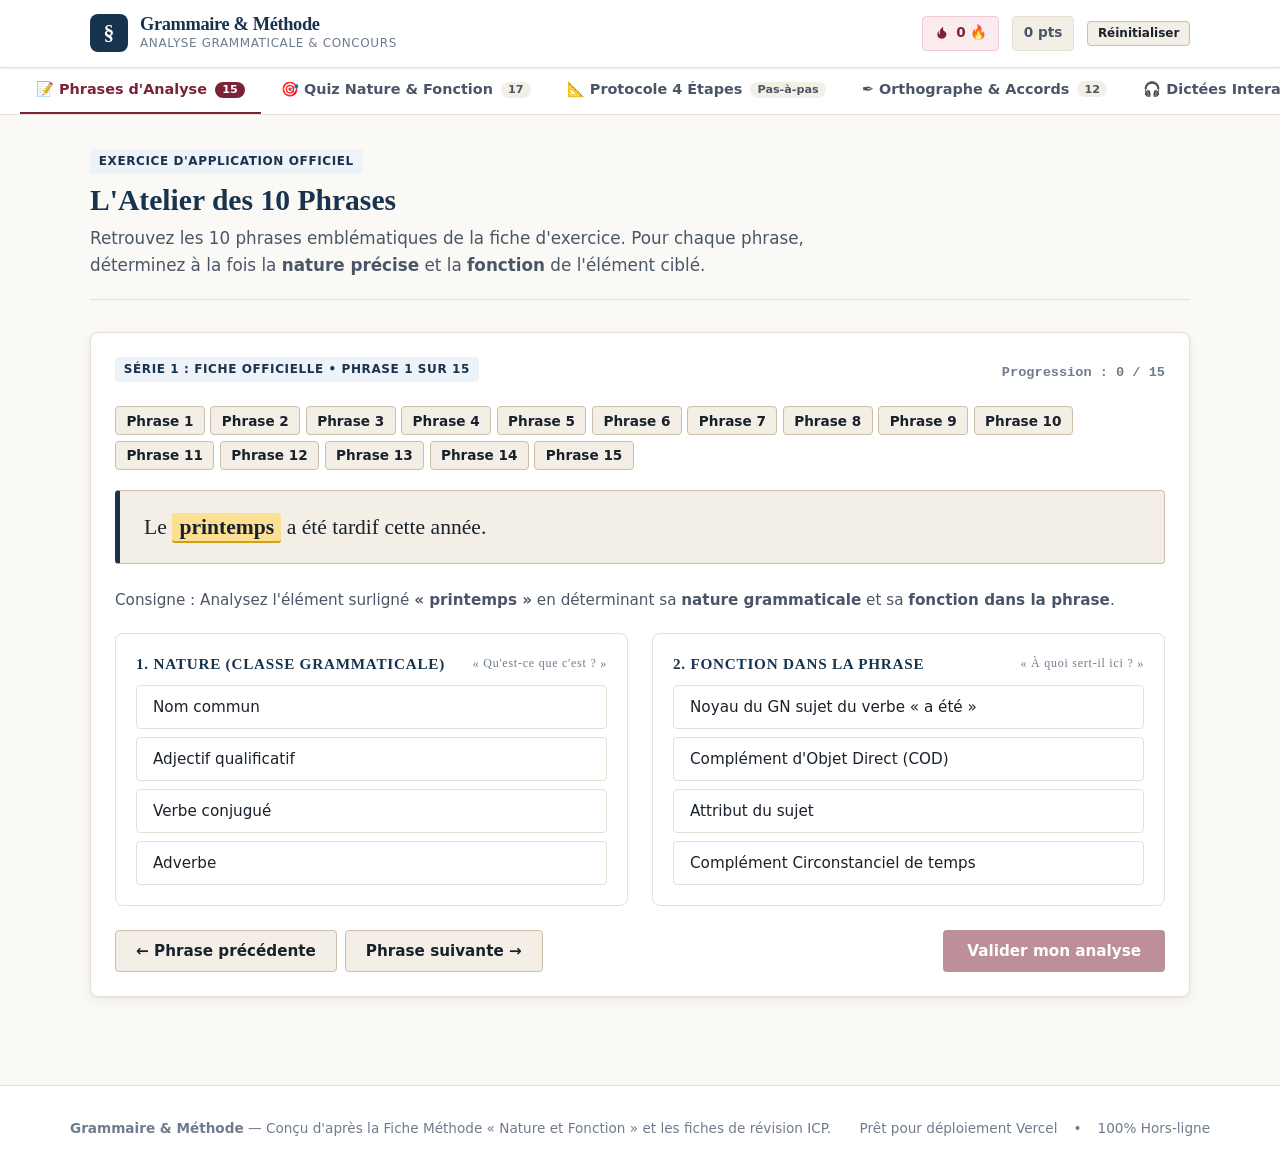
==== index.html @ 500f4ac5 "feat: plateforme interactive d'exercices, dictées vocales et grammaire" ====
<!DOCTYPE html>
<html lang="fr">
<head>
  <meta charset="UTF-8">
  <meta name="viewport" content="width=device-width, initial-scale=1.0">
  <title>Grammaire & Méthode — Plateforme d'Exercices & Quiz</title>
  <meta name="description" content="Plateforme interactive d'exercices d'analyse grammaticale (nature vs fonction), découpage de phrases, accords orthographiques et culture générale.">
  <link rel="icon" href="data:image/svg+xml,<svg xmlns=%22http://www.w3.org/2000/svg%22 viewBox=%220 0 100 100%22><text y=%22.9em%22 font-size=%2290%22>§</text></svg>">
  <link rel="stylesheet" href="css/styles.css">
</head>
<body>

  <!-- EN-TÊTE PRINCIPAL -->
  <header class="site-header">
    <div class="header-container">
      <a href="#phrases" class="brand">
        <div class="brand-icon">§</div>
        <div class="brand-text">
          <h1>Grammaire & Méthode</h1>
          <p>Analyse Grammaticale & Concours</p>
        </div>
      </a>

      <!-- Statistiques et série -->
      <div class="header-stats">
        <div class="stat-chip streak" title="Série de bonnes réponses consécutives">
          <svg viewBox="0 0 24 24"><path d="M17.66 11.2C17.43 10.9 17.15 10.64 16.89 10.38C16.22 9.78 15.46 9.35 14.82 8.72C13.33 7.26 13 4.85 13.95 3C13 3.23 12.17 3.75 11.46 4.32C8.87 6.4 7.85 10.07 9.07 13.22C9.11 13.32 9.15 13.42 9.15 13.55C9.15 13.77 9 13.97 8.8 14.05C8.57 14.15 8.33 14.09 8.14 13.93C8.08 13.88 8.04 13.83 8 13.76C6.87 12.33 6.69 10.28 7.45 8.64C5.78 10 4.87 12.3 5.03 14.47C5.21 16.78 6.64 18.89 8.77 19.85C11.08 20.9 13.91 20.62 15.93 19.14C18.14 17.5 19.09 14.61 18.31 11.96C18.15 11.66 17.93 11.41 17.66 11.2Z"/></svg>
          <span id="stat-streak">0 🔥</span>
        </div>
        <div class="stat-chip" title="Score total accumulé">
          <span id="stat-score-total">0 pts</span>
        </div>
        <button id="reset-all-stats" class="btn-secondary" style="padding:0.3rem 0.6rem; font-size:0.75rem;" title="Remettre les compteurs à zéro">
          Réinitialiser
        </button>
      </div>
    </div>
  </header>

  <!-- BARRE DE NAVIGATION PAR ONGLETS -->
  <nav class="nav-tabs-wrapper" aria-label="Navigation des modules">
    <ul class="nav-tabs">
      <li>
        <button class="nav-tab-btn active" data-tab="phrases" aria-selected="true">
          <span>📝 Phrases d'Analyse</span>
          <span class="nav-badge">15</span>
        </button>
      </li>
      <li>
        <button class="nav-tab-btn" data-tab="quiz" aria-selected="false">
          <span>🎯 Quiz Nature & Fonction</span>
          <span class="nav-badge">17</span>
        </button>
      </li>
      <li>
        <button class="nav-tab-btn" data-tab="methode" aria-selected="false">
          <span>📐 Protocole 4 Étapes</span>
          <span class="nav-badge">Pas-à-pas</span>
        </button>
      </li>
      <li>
        <button class="nav-tab-btn" data-tab="orthographe" aria-selected="false">
          <span>✒️ Orthographe & Accords</span>
          <span class="nav-badge">12</span>
        </button>
      </li>
      <li>
        <button class="nav-tab-btn" data-tab="dictees" aria-selected="false">
          <span>🎧 Dictées Interactives</span>
          <span class="nav-badge">Audio</span>
        </button>
      </li>
      <li>
        <button class="nav-tab-btn" data-tab="grille" aria-selected="false">
          <span>📋 Grille d'Examen</span>
          <span class="nav-badge">Outil</span>
        </button>
      </li>
      <li>
        <button class="nav-tab-btn" data-tab="memento" aria-selected="false">
          <span>📖 Mémento & Règles</span>
          <span class="nav-badge">Cours</span>
        </button>
      </li>
      <li>
        <button class="nav-tab-btn" data-tab="arts" aria-selected="false">
          <span>🏛️ Culture & Arts (ICP)</span>
          <span class="nav-badge">Bonus</span>
        </button>
      </li>
    </ul>
  </nav>

  <!-- CONTENU PRINCIPAL -->
  <main class="main-content">

    <!-- ONGLET 1 : L'EXERCICE DES 10 PHRASES -->
    <section id="tab-phrases" class="tab-pane active" aria-labelledby="10-phrases">
      <div class="section-intro">
        <span class="badge-tag">Exercice d'application officiel</span>
        <h2>L'Atelier des 10 Phrases</h2>
        <p>
          Retrouvez les 10 phrases emblématiques de la fiche d'exercice. Pour chaque phrase, déterminez à la fois la <strong>nature précise</strong> et la <strong>fonction</strong> de l'élément ciblé.
        </p>
      </div>

      <div class="exercise-card" id="dix-phrases-container">
        <!-- Rendu dynamique via renderDixPhrases() -->
      </div>
    </section>

    <!-- ONGLET 2 : QUIZ NATURE & FONCTION -->
    <section id="tab-quiz" class="tab-pane" aria-labelledby="quiz-interactif">
      <div class="section-intro">
        <span class="badge-tag">Entraînement réflexe</span>
        <h2>Quiz Interactif : Nature vs Fonction</h2>
        <p>
          Testez vos réflexes sur les pièges classiques de l'analyse grammaticale : ne plus jamais confondre la carte d'identité du mot et son métier dans la phrase.
        </p>
      </div>

      <div class="exercise-card" id="quiz-container">
        <!-- Rendu dynamique via renderQuiz() -->
      </div>
    </section>

    <!-- ONGLET 3 : LE PROTOCOLE EN 4 ÉTAPES -->
    <section id="tab-methode" class="tab-pane" aria-labelledby="protocole-methode">
      <div class="section-intro">
        <span class="badge-tag">Méthode pas-à-pas</span>
        <h2>Le Protocole de Découpage en 4 Étapes</h2>
        <p>
          Suivez la méthode rigoureuse pour analyser n'importe quelle phrase d'examen sans paniquer : des verbes conjugués jusqu'à la grille complète mot par mot.
        </p>
      </div>

      <div id="methode-container">
        <!-- Rendu dynamique via renderMethode() -->
      </div>
    </section>

    <!-- ONGLET 4 : ORTHOGRAPHE & ACCORDS -->
    <section id="tab-orthographe" class="tab-pane" aria-labelledby="orthographe-accords">
      <div class="section-intro">
        <span class="badge-tag">Maîtrise de la langue</span>
        <h2>Défis Orthographe & Règles d'Accord</h2>
        <p>
          L'analyse grammaticale est la clé d'une orthographe irréprochable : accord du participe passé avec COD antéposé, pièges d'accord sujet-verbe et homophones grammaticaux.
        </p>
      </div>

      <div class="exercise-card" id="ortho-container">
        <!-- Rendu dynamique via renderOrtho() -->
      </div>
    </section>

    <!-- ONGLET DICTÉES INTERACTIVES -->
    <section id="tab-dictees" class="tab-pane" aria-labelledby="dictees-interactives">
      <div class="section-intro">
        <span class="badge-tag">Entraînement auditif & orthographe de concours</span>
        <h2>Dictées Vocales Interactives</h2>
        <p>
          Écoutez le texte lu à voix haute (vitesse normale ou allure dictée phrase par phrase), écrivez ce que vous entendez, puis lancez la correction automatique instantanée avec analyse des accords et explications grammaticales.
        </p>
      </div>

      <div class="exercise-card" id="dictees-container">
        <!-- Rendu dynamique via renderDictees() -->
      </div>
    </section>

    <!-- ONGLET 5 : GRILLE D'EXAMEN NUMÉRIQUE -->
    <section id="tab-grille" class="tab-pane" aria-labelledby="grille-examen">
      <div class="section-intro">
        <span class="badge-tag">Simulateur d'épreuve</span>
        <h2>La Grille d'Examen Officielle</h2>
        <p>
          Entraînez-vous à dresser le tableau d'analyse à 4 colonnes recommandé pour les épreuves de français et concours. Vous pouvez charger un exemple ou construire votre propre analyse puis l'imprimer.
        </p>
      </div>

      <div class="grid-builder-tools">
        <div style="display:flex; justify-content:space-between; align-items:center; flex-wrap:wrap; gap:0.75rem;">
          <div style="display:flex; gap:0.5rem; flex-wrap:wrap;">
            <button class="btn-primary" id="add-grid-row-btn">➕ Ajouter une ligne</button>
            <button class="btn-secondary" id="load-preset-btn">📥 Charger l'exemple guidé</button>
            <button class="btn-secondary" id="clear-grid-btn">🗑️ Effacer la grille</button>
          </div>
          <button class="btn-secondary" onclick="window.print()">🖨️ Imprimer la grille</button>
        </div>
      </div>

      <div class="exam-table-container">
        <table class="exam-table">
          <thead>
            <tr>
              <th class="col-group">1. Groupe de mots</th>
              <th class="col-func">2. Fonction du groupe</th>
              <th class="col-nature">3. Nature de chaque mot</th>
              <th class="col-detail">4. Fonction interne du mot</th>
              <th style="width:50px; text-align:center;">Action</th>
            </tr>
          </thead>
          <tbody id="custom-grid-body">
            <!-- Rempli dynamiquement -->
          </tbody>
        </table>
      </div>
    </section>

    <!-- ONGLET 6 : MÉMENTO & RÈGLES -->
    <section id="tab-memento" class="tab-pane" aria-labelledby="memento-cours">
      <div class="section-intro">
        <span class="badge-tag">Fiche de cours condensée</span>
        <h2>Mémento & Règles Grammaticales</h2>
        <p>
          Toutes les notions fondamentales de la fiche méthode à portée de clic : classes variables et invariables, fonctions verbales et nominales, astuces mnémotechniques.
        </p>
      </div>

      <div class="search-bar-wrap">
        <svg class="search-icon" width="18" height="18" viewBox="0 0 24 24" fill="none" stroke="currentColor" stroke-width="2">
          <circle cx="11" cy="11" r="8"></circle>
          <line x1="21" y1="21" x2="16.65" y2="16.65"></line>
        </svg>
        <input type="text" id="memento-search" class="search-input" placeholder="Rechercher une notion (ex: pronom, COD, attribut, préposition, adverbe...)">
      </div>

      <div id="memento-content">
        <!-- Rendu dynamique via renderMementoCards() -->
      </div>
    </section>

    <!-- ONGLET 7 : BONUS CONNAISSANCE DES ARTS -->
    <section id="tab-arts" class="tab-pane" aria-labelledby="arts-culture">
      <div class="section-intro">
        <span class="badge-tag">Culture Générale & Concours ICP</span>
        <h2>Quiz Connaissance des Arts (Cours 1 à 5)</h2>
        <p>
          Révisez les dates, acteurs, lois patrimoniales et notions clés tirés directement des fiches de cours de prépa journalisme (patrimoine, histoire des musées, pop culture, écologie et contestations).
        </p>
      </div>

      <div class="exercise-card" id="arts-container">
        <!-- Rendu dynamique via renderArts() -->
      </div>
    </section>

  </main>

  <!-- PIED DE PAGE -->
  <footer class="site-footer">
    <div class="footer-container">
      <div>
        <strong>Grammaire & Méthode</strong> — Conçu d'après la Fiche Méthode « Nature et Fonction » et les fiches de révision ICP.
      </div>
      <div class="footer-links">
        <span>Prêt pour déploiement Vercel</span>
        <span>•</span>
        <span>100% Hors-ligne</span>
      </div>
    </div>
  </footer>

  <!-- SCRIPTS -->
  <script src="js/data.js"></script>
  <script src="js/app.js"></script>
</body>
</html>
---- css/styles.css ----
/* ==========================================================================
   Grammaire & Méthode — Feuille de style principale
   Direction artistique : Académique, épurée, haute lisibilité (Anti-AI-slop)
   ========================================================================== */

:root {
  /* Palette de couleurs */
  --bg-page: #fbf9f5;
  --bg-surface: #ffffff;
  --bg-surface-soft: #f4efe6;
  --bg-surface-elevated: #ffffff;
  
  --ink-primary: #19212b;
  --ink-secondary: #4a5668;
  --ink-muted: #6f7c8e;
  --ink-inverted: #fbf9f5;
  
  --border-light: #e6dfd3;
  --border-strong: #cdbeaa;
  
  --accent-navy: #18334e;
  --accent-navy-soft: #edf3f8;
  --accent-burgundy: #7c2237;
  --accent-burgundy-soft: #faebef;
  
  --state-success: #176d3f;
  --state-success-bg: #eaf6ee;
  --state-error: #a82329;
  --state-error-bg: #fdebed;
  --state-warn: #a05a0d;
  --state-warn-bg: #fef5e7;
  --state-info: #1b4d75;
  --state-info-bg: #eef5fc;

  /* Typographie */
  --font-serif: "Iowan Old Style", "Palatino Linotype", "URW Palladio L", Constantia, "Book Antiqua", Georgia, serif;
  --font-sans: system-ui, -apple-system, BlinkMacSystemFont, "Segoe UI", Roboto, Helvetica, Arial, sans-serif;
  --font-mono: ui-monospace, "SF Mono", Menlo, Monaco, Consolas, "Liberation Mono", monospace;

  /* Espacements & Rayons */
  --radius-sm: 4px;
  --radius-md: 8px;
  --radius-lg: 12px;
  --shadow-subtle: 0 1px 3px rgba(25, 33, 43, 0.05), 0 1px 2px rgba(25, 33, 43, 0.03);
  --shadow-card: 0 4px 12px rgba(25, 33, 43, 0.06), 0 1px 3px rgba(25, 33, 43, 0.04);
  --max-width: 1140px;
}

/* Reset minimal & bases */
*, *::before, *::after {
  box-sizing: border-box;
  margin: 0;
  padding: 0;
}

html {
  font-size: 16px;
  scroll-behavior: smooth;
  background-color: var(--bg-page);
  color: var(--ink-primary);
}

body {
  font-family: var(--font-sans);
  line-height: 1.6;
  min-height: 100vh;
  display: flex;
  flex-direction: column;
  -webkit-font-smoothing: antialiased;
}

/* Typographie globale */
h1, h2, h3, h4 {
  font-family: var(--font-serif);
  font-weight: 700;
  color: var(--ink-primary);
  line-height: 1.25;
}

h1 { font-size: clamp(1.75rem, 4vw, 2.4rem); letter-spacing: -0.02em; }
h2 { font-size: clamp(1.4rem, 3vw, 1.85rem); margin-bottom: 0.75rem; }
h3 { font-size: 1.2rem; margin-bottom: 0.5rem; }

p {
  color: var(--ink-secondary);
}

a {
  color: var(--accent-navy);
  text-decoration-thickness: 1px;
  text-underline-offset: 3px;
}

a:hover {
  color: var(--accent-burgundy);
}

button {
  font-family: inherit;
  font-size: 0.95rem;
  cursor: pointer;
  border: none;
  background: none;
  transition: all 0.15s ease-in-out;
}

button:focus-visible, a:focus-visible, input:focus-visible, select:focus-visible {
  outline: 2px solid var(--accent-navy);
  outline-offset: 2px;
}

/* Header & Bannière */
.site-header {
  background-color: var(--bg-surface);
  border-bottom: 1px solid var(--border-light);
  position: sticky;
  top: 0;
  z-index: 100;
  box-shadow: var(--shadow-subtle);
}

.header-container {
  max-width: var(--max-width);
  margin: 0 auto;
  padding: 0.85rem 1.25rem;
  display: flex;
  align-items: center;
  justify-content: space-between;
  gap: 1rem;
}

.brand {
  display: flex;
  align-items: center;
  gap: 0.75rem;
  text-decoration: none;
  color: var(--ink-primary);
}

.brand-icon {
  width: 38px;
  height: 38px;
  background-color: var(--accent-navy);
  color: var(--bg-surface);
  border-radius: var(--radius-md);
  display: flex;
  align-items: center;
  justify-content: center;
  font-family: var(--font-serif);
  font-weight: bold;
  font-size: 1.35rem;
  flex-shrink: 0;
}

.brand-text h1 {
  font-size: 1.15rem;
  margin: 0;
  line-height: 1.1;
  color: var(--accent-navy);
}

.brand-text p {
  font-size: 0.75rem;
  color: var(--ink-muted);
  font-weight: 500;
  text-transform: uppercase;
  letter-spacing: 0.05em;
  margin: 0;
}

.header-stats {
  display: flex;
  align-items: center;
  gap: 0.85rem;
  font-size: 0.85rem;
}

.stat-chip {
  display: inline-flex;
  align-items: center;
  gap: 0.4rem;
  background-color: var(--bg-surface-soft);
  border: 1px solid var(--border-light);
  padding: 0.35rem 0.65rem;
  border-radius: var(--radius-sm);
  color: var(--ink-secondary);
  font-variant-numeric: tabular-nums;
  font-weight: 600;
}

.stat-chip.streak {
  background-color: var(--accent-burgundy-soft);
  color: var(--accent-burgundy);
  border-color: #f0c9d3;
}

.stat-chip svg {
  width: 16px;
  height: 16px;
  fill: currentColor;
}

/* Barre de navigation par onglets */
.nav-tabs-wrapper {
  background-color: var(--bg-surface);
  border-bottom: 1px solid var(--border-light);
  overflow-x: auto;
  scrollbar-width: thin;
}

.nav-tabs {
  max-width: var(--max-width);
  margin: 0 auto;
  padding: 0 1.25rem;
  display: flex;
  gap: 0.25rem;
  list-style: none;
  min-width: max-content;
}

.nav-tab-btn {
  padding: 0.85rem 1rem;
  font-weight: 600;
  font-size: 0.9rem;
  color: var(--ink-secondary);
  border-bottom: 2px solid transparent;
  display: flex;
  align-items: center;
  gap: 0.5rem;
  white-space: nowrap;
}

.nav-tab-btn:hover {
  color: var(--accent-navy);
  background-color: var(--bg-surface-soft);
}

.nav-tab-btn.active {
  color: var(--accent-burgundy);
  border-bottom-color: var(--accent-burgundy);
  background-color: transparent;
}

.nav-badge {
  font-size: 0.7rem;
  padding: 0.1rem 0.45rem;
  border-radius: 999px;
  background-color: var(--bg-surface-soft);
  color: var(--ink-secondary);
  font-variant-numeric: tabular-nums;
}

.nav-tab-btn.active .nav-badge {
  background-color: var(--accent-burgundy);
  color: #fff;
}

/* Zone principale de contenu */
.main-content {
  flex: 1;
  max-width: var(--max-width);
  width: 100%;
  margin: 0 auto;
  padding: 2rem 1.25rem 4rem;
}

.tab-pane {
  display: none;
  animation: fadeIn 0.2s ease-in-out;
}

.tab-pane.active {
  display: block;
}

@keyframes fadeIn {
  from { opacity: 0; transform: translateY(4px); }
  to { opacity: 1; transform: translateY(0); }
}

/* En-tête de section */
.section-intro {
  margin-bottom: 2rem;
  border-bottom: 1px solid var(--border-light);
  padding-bottom: 1.25rem;
}

.section-intro h2 {
  color: var(--accent-navy);
  margin-bottom: 0.35rem;
}

.section-intro p {
  font-size: 1.05rem;
  max-width: 800px;
}

.badge-tag {
  display: inline-block;
  font-size: 0.75rem;
  font-weight: 700;
  text-transform: uppercase;
  letter-spacing: 0.05em;
  padding: 0.2rem 0.55rem;
  border-radius: var(--radius-sm);
  background-color: var(--accent-navy-soft);
  color: var(--accent-navy);
  margin-bottom: 0.5rem;
}

/* Cartes et conteneurs d'exercices */
.exercise-card {
  background-color: var(--bg-surface);
  border: 1px solid var(--border-light);
  border-radius: var(--radius-md);
  padding: 1.5rem;
  box-shadow: var(--shadow-card);
  margin-bottom: 1.5rem;
}

.card-header-row {
  display: flex;
  justify-content: space-between;
  align-items: center;
  margin-bottom: 1rem;
  flex-wrap: wrap;
  gap: 0.5rem;
}

.progress-indicator {
  font-size: 0.85rem;
  font-family: var(--font-mono);
  color: var(--ink-muted);
  font-variant-numeric: tabular-nums;
  font-weight: 600;
}

/* Phrase cible mise en valeur */
.sentence-box {
  background-color: var(--bg-surface-soft);
  border: 1px solid var(--border-strong);
  border-left: 5px solid var(--accent-navy);
  border-radius: var(--radius-sm);
  padding: 1.25rem 1.5rem;
  margin-bottom: 1.5rem;
  font-size: 1.35rem;
  font-family: var(--font-serif);
  line-height: 1.5;
  color: var(--ink-primary);
}

.target-token {
  background-color: #fbe094;
  color: #19212b;
  padding: 0.15rem 0.45rem;
  border-radius: 3px;
  font-weight: 700;
  border-bottom: 2px solid #d49e15;
}

/* Grilles de sélection (Choix Nature & Fonction) */
.decision-dual-grid {
  display: grid;
  grid-template-columns: 1fr;
  gap: 1.5rem;
  margin-bottom: 1.5rem;
}

@media (min-width: 768px) {
  .decision-dual-grid {
    grid-template-columns: 1fr 1fr;
  }
}

.choice-column {
  background-color: var(--bg-surface);
  border: 1px solid var(--border-light);
  border-radius: var(--radius-md);
  padding: 1.25rem;
}

.choice-column h4 {
  font-size: 0.95rem;
  text-transform: uppercase;
  letter-spacing: 0.05em;
  color: var(--accent-navy);
  margin-bottom: 0.75rem;
  display: flex;
  align-items: center;
  justify-content: space-between;
}

.choice-column h4 span.hint {
  font-size: 0.75rem;
  font-weight: normal;
  color: var(--ink-muted);
  text-transform: none;
}

.options-stack {
  display: flex;
  flex-direction: column;
  gap: 0.5rem;
}

.option-btn {
  width: 100%;
  text-align: left;
  padding: 0.75rem 1rem;
  border: 1px solid var(--border-light);
  border-radius: var(--radius-sm);
  background-color: var(--bg-surface);
  color: var(--ink-primary);
  font-size: 0.95rem;
  display: flex;
  align-items: center;
  justify-content: space-between;
  transition: all 0.15s ease;
}

.option-btn:hover:not(:disabled) {
  border-color: var(--accent-navy);
  background-color: var(--accent-navy-soft);
}

.option-btn.selected {
  border-color: var(--accent-navy);
  background-color: var(--accent-navy-soft);
  color: var(--accent-navy);
  font-weight: 600;
}

.option-btn.correct {
  border-color: var(--state-success) !important;
  background-color: var(--state-success-bg) !important;
  color: var(--state-success) !important;
  font-weight: 700;
}

.option-btn.wrong {
  border-color: var(--state-error) !important;
  background-color: var(--state-error-bg) !important;
  color: var(--state-error) !important;
  text-decoration: line-through;
}

/* Boutons d'action */
.action-toolbar {
  display: flex;
  align-items: center;
  justify-content: space-between;
  gap: 1rem;
  margin-top: 1.5rem;
  flex-wrap: wrap;
}

.btn-primary {
  background-color: var(--accent-burgundy);
  color: #fff;
  padding: 0.75rem 1.5rem;
  font-weight: 600;
  border-radius: var(--radius-sm);
  display: inline-flex;
  align-items: center;
  gap: 0.5rem;
}

.btn-primary:hover:not(:disabled) {
  background-color: #631a2b;
}

.btn-primary:disabled {
  opacity: 0.5;
  cursor: not-allowed;
}

.btn-secondary {
  background-color: var(--bg-surface-soft);
  border: 1px solid var(--border-strong);
  color: var(--ink-primary);
  padding: 0.7rem 1.25rem;
  font-weight: 600;
  border-radius: var(--radius-sm);
  display: inline-flex;
  align-items: center;
  gap: 0.5rem;
}

.btn-secondary:hover:not(:disabled) {
  background-color: var(--border-light);
}

/* Boîtes d'explication pédagogique */
.feedback-box {
  border-radius: var(--radius-md);
  padding: 1.25rem 1.5rem;
  margin-top: 1.5rem;
  animation: fadeIn 0.2s ease-in-out;
}

.feedback-box.success {
  background-color: var(--state-success-bg);
  border: 1px solid #bce1ca;
  color: var(--state-success);
}

.feedback-box.error {
  background-color: var(--state-error-bg);
  border: 1px solid #f6c0c3;
  color: var(--state-error);
}

.feedback-box h4 {
  color: inherit;
  font-size: 1.1rem;
  margin-bottom: 0.4rem;
  display: flex;
  align-items: center;
  gap: 0.5rem;
}

.feedback-content {
  color: var(--ink-primary);
  font-size: 0.95rem;
  line-height: 1.6;
}

.feedback-details {
  margin-top: 0.85rem;
  padding-top: 0.85rem;
  border-top: 1px dashed rgba(0, 0, 0, 0.15);
  font-size: 0.9rem;
}

.propositions-breakdown {
  margin-top: 0.75rem;
  background-color: #ffffff;
  border: 1px solid var(--border-light);
  padding: 0.75rem 1rem;
  border-radius: var(--radius-sm);
  font-family: var(--font-mono);
  font-size: 0.85rem;
  color: var(--accent-navy);
}

/* Grille officielle d'examen (Mode 5 & Mémento) */
.exam-table-container {
  overflow-x: auto;
  margin: 1.5rem 0;
  background-color: var(--bg-surface);
  border: 1px solid var(--border-strong);
  border-radius: var(--radius-md);
  box-shadow: var(--shadow-card);
}

.exam-table {
  width: 100%;
  border-collapse: collapse;
  text-align: left;
  font-size: 0.9rem;
}

.exam-table th, .exam-table td {
  padding: 0.85rem 1rem;
  border: 1px solid var(--border-light);
  vertical-align: top;
}

.exam-table th {
  background-color: var(--accent-navy);
  color: #ffffff;
  font-family: var(--font-serif);
  font-weight: 600;
  letter-spacing: 0.02em;
}

.exam-table tr:nth-child(even) td {
  background-color: #faf8f4;
}

.exam-table .col-group { width: 25%; font-weight: 600; }
.exam-table .col-func { width: 25%; color: var(--accent-burgundy); font-weight: 600; }
.exam-table .col-nature { width: 25%; }
.exam-table .col-detail { width: 25%; color: var(--ink-secondary); }

/* Mémento : fiches dépliables et recherche */
.search-bar-wrap {
  margin-bottom: 1.5rem;
  position: relative;
}

.search-input {
  width: 100%;
  padding: 0.85rem 1rem 0.85rem 2.85rem;
  border: 1px solid var(--border-strong);
  border-radius: var(--radius-md);
  background-color: var(--bg-surface);
  font-size: 1rem;
  color: var(--ink-primary);
  box-shadow: var(--shadow-subtle);
}

.search-icon {
  position: absolute;
  left: 1rem;
  top: 50%;
  transform: translateY(-50%);
  color: var(--ink-muted);
}

.memento-grid {
  display: grid;
  grid-template-columns: 1fr;
  gap: 1.5rem;
}

@media (min-width: 840px) {
  .memento-grid {
    grid-template-columns: 1fr 1fr;
  }
}

.memento-card {
  background-color: var(--bg-surface);
  border: 1px solid var(--border-light);
  border-radius: var(--radius-md);
  padding: 1.25rem 1.5rem;
  box-shadow: var(--shadow-subtle);
}

.memento-card h3 {
  color: var(--accent-navy);
  border-bottom: 2px solid var(--accent-burgundy-soft);
  padding-bottom: 0.4rem;
  margin-bottom: 0.85rem;
}

.item-list {
  list-style: none;
  display: flex;
  flex-direction: column;
  gap: 0.85rem;
}

.item-list li {
  font-size: 0.95rem;
}

.item-list strong {
  color: var(--accent-burgundy);
}

.item-list .subtext {
  display: block;
  font-size: 0.85rem;
  color: var(--ink-muted);
  margin-top: 0.15rem;
}

.item-list .astuce {
  display: block;
  font-size: 0.82rem;
  background-color: var(--accent-navy-soft);
  color: var(--accent-navy);
  padding: 0.25rem 0.5rem;
  border-radius: var(--radius-sm);
  margin-top: 0.35rem;
}

/* Protocole en 4 étapes : Stepper */
.stepper-nav {
  display: flex;
  gap: 0.5rem;
  margin-bottom: 1.5rem;
  overflow-x: auto;
  padding-bottom: 0.5rem;
}

.step-btn {
  padding: 0.6rem 1rem;
  border-radius: var(--radius-sm);
  border: 1px solid var(--border-light);
  background-color: var(--bg-surface);
  font-size: 0.85rem;
  font-weight: 600;
  color: var(--ink-secondary);
  display: flex;
  align-items: center;
  gap: 0.5rem;
  white-space: nowrap;
}

.step-btn.active {
  background-color: var(--accent-navy);
  color: #fff;
  border-color: var(--accent-navy);
}

.step-num {
  width: 20px;
  height: 20px;
  border-radius: 50%;
  background-color: rgba(0, 0, 0, 0.08);
  display: inline-flex;
  align-items: center;
  justify-content: center;
  font-size: 0.75rem;
  font-weight: bold;
}

.step-btn.active .step-num {
  background-color: rgba(255, 255, 255, 0.25);
}

.step-content-box {
  background-color: var(--bg-surface);
  border: 1px solid var(--border-light);
  border-radius: var(--radius-md);
  padding: 1.5rem;
  box-shadow: var(--shadow-card);
}

/* Phrase à trous pour orthographe */
.fill-gap-sentence {
  font-family: var(--font-serif);
  font-size: 1.35rem;
  line-height: 1.6;
  color: var(--ink-primary);
  background-color: var(--bg-surface-soft);
  padding: 1.25rem 1.5rem;
  border-radius: var(--radius-sm);
  border-left: 4px solid var(--accent-burgundy);
  margin-bottom: 1.5rem;
}

.gap-highlight {
  display: inline-block;
  min-width: 90px;
  border-bottom: 2px dashed var(--accent-burgundy);
  color: var(--accent-burgundy);
  text-align: center;
  font-weight: 700;
  padding: 0 0.4rem;
}

/* Grille d'examen personnalisée / interacteur */
.grid-builder-tools {
  background-color: var(--bg-surface-soft);
  border: 1px solid var(--border-strong);
  padding: 1.25rem;
  border-radius: var(--radius-md);
  margin-bottom: 1.5rem;
}

.grid-builder-tools textarea, .grid-builder-tools input {
  width: 100%;
  padding: 0.75rem;
  border: 1px solid var(--border-strong);
  border-radius: var(--radius-sm);
  font-family: inherit;
  font-size: 0.95rem;
  margin-bottom: 0.75rem;
}

/* Module Dictées */
.audio-player-panel {
  background-color: var(--bg-surface-soft);
  border: 1px solid var(--border-strong);
  border-radius: var(--radius-md);
  padding: 1.25rem 1.5rem;
  margin-bottom: 1.5rem;
  display: flex;
  flex-direction: column;
  gap: 1rem;
}

.audio-controls-row {
  display: flex;
  align-items: center;
  justify-content: space-between;
  flex-wrap: wrap;
  gap: 0.75rem;
}

.playback-btns {
  display: flex;
  align-items: center;
  gap: 0.5rem;
  flex-wrap: wrap;
}

.btn-audio {
  background-color: var(--accent-navy);
  color: #ffffff;
  padding: 0.65rem 1.15rem;
  border-radius: var(--radius-sm);
  font-weight: 600;
  font-size: 0.9rem;
  display: inline-flex;
  align-items: center;
  gap: 0.45rem;
}

.btn-audio:hover {
  background-color: #264b73;
}

.btn-audio-sub {
  background-color: var(--bg-surface);
  border: 1px solid var(--border-strong);
  color: var(--ink-primary);
  padding: 0.55rem 0.95rem;
  border-radius: var(--radius-sm);
  font-size: 0.85rem;
  font-weight: 600;
  display: inline-flex;
  align-items: center;
  gap: 0.35rem;
}

.btn-audio-sub:hover {
  background-color: var(--border-light);
}

.speed-selector {
  display: flex;
  align-items: center;
  gap: 0.4rem;
  font-size: 0.85rem;
  color: var(--ink-secondary);
}

.speed-pill {
  padding: 0.25rem 0.55rem;
  border-radius: var(--radius-sm);
  border: 1px solid var(--border-light);
  background: var(--bg-surface);
  cursor: pointer;
  font-size: 0.8rem;
  font-weight: 600;
}

.speed-pill.active {
  background: var(--accent-burgundy);
  color: #fff;
  border-color: var(--accent-burgundy);
}

.sentence-stepper-box {
  background: #ffffff;
  border: 1px solid var(--border-light);
  border-radius: var(--radius-sm);
  padding: 0.85rem 1.25rem;
  display: flex;
  align-items: center;
  justify-content: space-between;
  gap: 1rem;
  flex-wrap: wrap;
}

.dictation-input-area {
  width: 100%;
  min-height: 140px;
  padding: 1rem 1.25rem;
  border: 1px solid var(--border-strong);
  border-radius: var(--radius-md);
  font-family: var(--font-serif);
  font-size: 1.15rem;
  line-height: 1.6;
  background-color: #ffffff;
  color: var(--ink-primary);
  resize: vertical;
  margin-bottom: 0.75rem;
  box-shadow: inset 0 1px 3px rgba(0,0,0,0.03);
}

.dictation-input-area:focus {
  outline: 2px solid var(--accent-navy);
}

/* Affichage du corrigé diff de dictée */
.dictation-diff-box {
  background: #ffffff;
  border: 1px solid var(--border-light);
  border-radius: var(--radius-md);
  padding: 1.5rem;
  margin-top: 1.5rem;
  line-height: 2;
  font-size: 1.15rem;
  font-family: var(--font-serif);
}

.diff-token {
  display: inline-block;
  padding: 0 0.25rem;
  margin: 0 0.1rem;
  border-radius: 3px;
}

.diff-token.correct {
  color: var(--state-success);
  background-color: var(--state-success-bg);
}

.diff-token.error {
  color: var(--state-error);
  background-color: var(--state-error-bg);
  text-decoration: underline wavy var(--state-error);
  font-weight: 700;
}

.diff-token.missing {
  color: #8a3b00;
  background-color: #fff2e0;
  text-decoration: line-through;
}

.dictation-score-banner {
  display: flex;
  align-items: center;
  justify-content: space-between;
  padding: 1rem 1.25rem;
  border-radius: var(--radius-md);
  background: var(--bg-surface-soft);
  border-left: 5px solid var(--accent-burgundy);
  margin-bottom: 1.25rem;
  flex-wrap: wrap;
  gap: 0.5rem;
}

.dictation-score-badge {
  font-size: 1.4rem;
  font-family: var(--font-serif);
  font-weight: 700;
  color: var(--accent-burgundy);
}

.grammar-cards-grid {
  display: grid;
  grid-template-columns: repeat(auto-fit, minmax(280px, 1fr));
  gap: 1rem;
  margin-top: 1.25rem;
}

.grammar-rule-card {
  background: var(--bg-surface-soft);
  border: 1px solid var(--border-light);
  border-radius: var(--radius-sm);
  padding: 0.85rem 1rem;
  font-size: 0.9rem;
}

.grammar-rule-card strong {
  color: var(--accent-navy);
  font-family: var(--font-mono);
}

/* Footer */
.site-footer {
  background-color: var(--bg-surface);
  border-top: 1px solid var(--border-light);
  padding: 2rem 1.25rem;
  margin-top: auto;
}

.footer-container {
  max-width: var(--max-width);
  margin: 0 auto;
  display: flex;
  justify-content: space-between;
  align-items: center;
  flex-wrap: wrap;
  gap: 1rem;
  font-size: 0.85rem;
  color: var(--ink-muted);
}

.footer-links {
  display: flex;
  gap: 1rem;
}

/* Optimisation pour l'impression de la grille d'examen */
@media print {
  .site-header, .nav-tabs-wrapper, .action-toolbar, .site-footer, .stepper-nav, .grid-builder-tools {
    display: none !important;
  }
  body, .main-content {
    background: #fff !important;
    padding: 0 !important;
    margin: 0 !important;
  }
  .exam-table-container, .exam-table {
    box-shadow: none !important;
    border-color: #000 !important;
  }
  .exam-table th {
    background-color: #eee !important;
    color: #000 !important;
  }
}
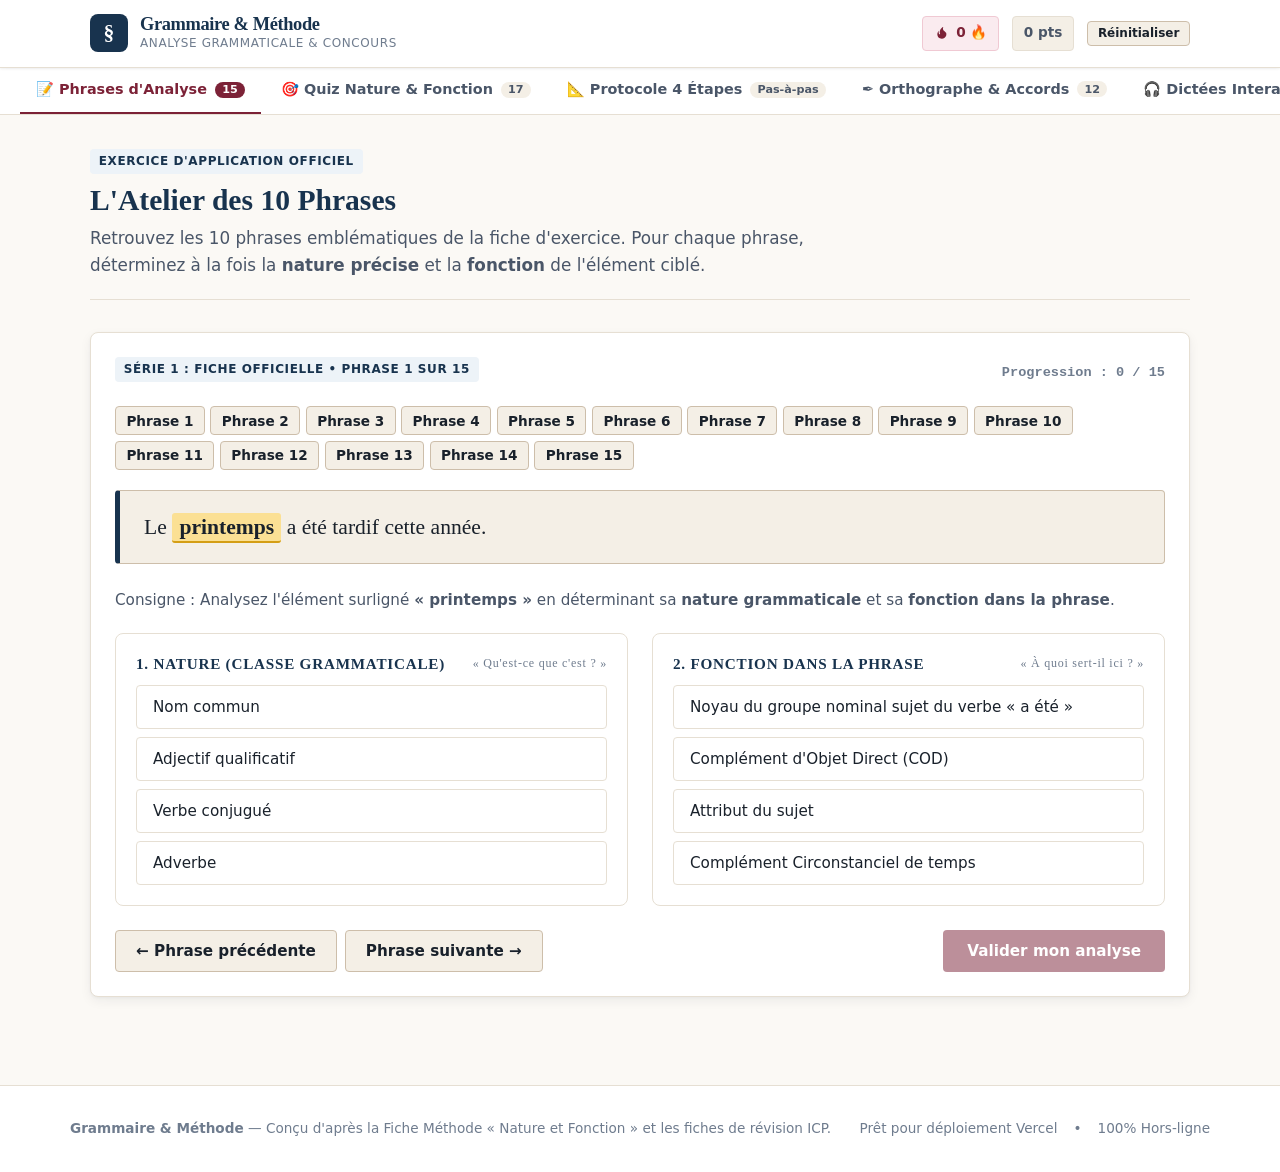
==== commit 0900d7eb: "fix: corrections d'orthographe et intégration de l'alignement LCS pour le diff" ====
--- a/index.html
+++ b/index.html
@@ -39,51 +39,51 @@
 
   <!-- BARRE DE NAVIGATION PAR ONGLETS -->
   <nav class="nav-tabs-wrapper" aria-label="Navigation des modules">
-    <ul class="nav-tabs">
-      <li>
-        <button class="nav-tab-btn active" data-tab="phrases" aria-selected="true">
+    <ul class="nav-tabs" role="tablist">
+      <li role="presentation">
+        <button id="tab-btn-phrases" class="nav-tab-btn active" data-tab="phrases" role="tab" aria-controls="tab-phrases" aria-selected="true">
           <span>📝 Phrases d'Analyse</span>
           <span class="nav-badge">15</span>
         </button>
       </li>
-      <li>
-        <button class="nav-tab-btn" data-tab="quiz" aria-selected="false">
+      <li role="presentation">
+        <button id="tab-btn-quiz" class="nav-tab-btn" data-tab="quiz" role="tab" aria-controls="tab-quiz" aria-selected="false">
           <span>🎯 Quiz Nature & Fonction</span>
           <span class="nav-badge">17</span>
         </button>
       </li>
-      <li>
-        <button class="nav-tab-btn" data-tab="methode" aria-selected="false">
+      <li role="presentation">
+        <button id="tab-btn-methode" class="nav-tab-btn" data-tab="methode" role="tab" aria-controls="tab-methode" aria-selected="false">
           <span>📐 Protocole 4 Étapes</span>
           <span class="nav-badge">Pas-à-pas</span>
         </button>
       </li>
-      <li>
-        <button class="nav-tab-btn" data-tab="orthographe" aria-selected="false">
+      <li role="presentation">
+        <button id="tab-btn-orthographe" class="nav-tab-btn" data-tab="orthographe" role="tab" aria-controls="tab-orthographe" aria-selected="false">
           <span>✒️ Orthographe & Accords</span>
           <span class="nav-badge">12</span>
         </button>
       </li>
-      <li>
-        <button class="nav-tab-btn" data-tab="dictees" aria-selected="false">
+      <li role="presentation">
+        <button id="tab-btn-dictees" class="nav-tab-btn" data-tab="dictees" role="tab" aria-controls="tab-dictees" aria-selected="false">
           <span>🎧 Dictées Interactives</span>
           <span class="nav-badge">Audio</span>
         </button>
       </li>
-      <li>
-        <button class="nav-tab-btn" data-tab="grille" aria-selected="false">
+      <li role="presentation">
+        <button id="tab-btn-grille" class="nav-tab-btn" data-tab="grille" role="tab" aria-controls="tab-grille" aria-selected="false">
           <span>📋 Grille d'Examen</span>
           <span class="nav-badge">Outil</span>
         </button>
       </li>
-      <li>
-        <button class="nav-tab-btn" data-tab="memento" aria-selected="false">
+      <li role="presentation">
+        <button id="tab-btn-memento" class="nav-tab-btn" data-tab="memento" role="tab" aria-controls="tab-memento" aria-selected="false">
           <span>📖 Mémento & Règles</span>
           <span class="nav-badge">Cours</span>
         </button>
       </li>
-      <li>
-        <button class="nav-tab-btn" data-tab="arts" aria-selected="false">
+      <li role="presentation">
+        <button id="tab-btn-arts" class="nav-tab-btn" data-tab="arts" role="tab" aria-controls="tab-arts" aria-selected="false">
           <span>🏛️ Culture & Arts (ICP)</span>
           <span class="nav-badge">Bonus</span>
         </button>
@@ -95,7 +95,7 @@
   <main class="main-content">
 
     <!-- ONGLET 1 : L'EXERCICE DES 10 PHRASES -->
-    <section id="tab-phrases" class="tab-pane active" aria-labelledby="10-phrases">
+    <section id="tab-phrases" class="tab-pane active" role="tabpanel" aria-labelledby="tab-btn-phrases">
       <div class="section-intro">
         <span class="badge-tag">Exercice d'application officiel</span>
         <h2>L'Atelier des 10 Phrases</h2>
@@ -110,7 +110,7 @@
     </section>
 
     <!-- ONGLET 2 : QUIZ NATURE & FONCTION -->
-    <section id="tab-quiz" class="tab-pane" aria-labelledby="quiz-interactif">
+    <section id="tab-quiz" class="tab-pane" role="tabpanel" aria-labelledby="tab-btn-quiz">
       <div class="section-intro">
         <span class="badge-tag">Entraînement réflexe</span>
         <h2>Quiz Interactif : Nature vs Fonction</h2>
@@ -125,7 +125,7 @@
     </section>
 
     <!-- ONGLET 3 : LE PROTOCOLE EN 4 ÉTAPES -->
-    <section id="tab-methode" class="tab-pane" aria-labelledby="protocole-methode">
+    <section id="tab-methode" class="tab-pane" role="tabpanel" aria-labelledby="tab-btn-methode">
       <div class="section-intro">
         <span class="badge-tag">Méthode pas-à-pas</span>
         <h2>Le Protocole de Découpage en 4 Étapes</h2>
@@ -140,7 +140,7 @@
     </section>
 
     <!-- ONGLET 4 : ORTHOGRAPHE & ACCORDS -->
-    <section id="tab-orthographe" class="tab-pane" aria-labelledby="orthographe-accords">
+    <section id="tab-orthographe" class="tab-pane" role="tabpanel" aria-labelledby="tab-btn-orthographe">
       <div class="section-intro">
         <span class="badge-tag">Maîtrise de la langue</span>
         <h2>Défis Orthographe & Règles d'Accord</h2>
@@ -155,7 +155,7 @@
     </section>
 
     <!-- ONGLET DICTÉES INTERACTIVES -->
-    <section id="tab-dictees" class="tab-pane" aria-labelledby="dictees-interactives">
+    <section id="tab-dictees" class="tab-pane" role="tabpanel" aria-labelledby="tab-btn-dictees">
       <div class="section-intro">
         <span class="badge-tag">Entraînement auditif & orthographe de concours</span>
         <h2>Dictées Vocales Interactives</h2>
@@ -170,7 +170,7 @@
     </section>
 
     <!-- ONGLET 5 : GRILLE D'EXAMEN NUMÉRIQUE -->
-    <section id="tab-grille" class="tab-pane" aria-labelledby="grille-examen">
+    <section id="tab-grille" class="tab-pane" role="tabpanel" aria-labelledby="tab-btn-grille">
       <div class="section-intro">
         <span class="badge-tag">Simulateur d'épreuve</span>
         <h2>La Grille d'Examen Officielle</h2>
@@ -186,7 +186,7 @@
             <button class="btn-secondary" id="load-preset-btn">📥 Charger l'exemple guidé</button>
             <button class="btn-secondary" id="clear-grid-btn">🗑️ Effacer la grille</button>
           </div>
-          <button class="btn-secondary" onclick="window.print()">🖨️ Imprimer la grille</button>
+          <button class="btn-secondary" id="print-grid-btn">🖨️ Imprimer la grille</button>
         </div>
       </div>
 
@@ -209,7 +209,7 @@
     </section>
 
     <!-- ONGLET 6 : MÉMENTO & RÈGLES -->
-    <section id="tab-memento" class="tab-pane" aria-labelledby="memento-cours">
+    <section id="tab-memento" class="tab-pane" role="tabpanel" aria-labelledby="tab-btn-memento">
       <div class="section-intro">
         <span class="badge-tag">Fiche de cours condensée</span>
         <h2>Mémento & Règles Grammaticales</h2>
@@ -223,7 +223,7 @@
           <circle cx="11" cy="11" r="8"></circle>
           <line x1="21" y1="21" x2="16.65" y2="16.65"></line>
         </svg>
-        <input type="text" id="memento-search" class="search-input" placeholder="Rechercher une notion (ex: pronom, COD, attribut, préposition, adverbe...)">
+        <input type="search" id="memento-search" class="search-input" aria-label="Rechercher une notion" placeholder="Rechercher une notion (ex: pronom, COD, attribut, préposition, adverbe...)">
       </div>
 
       <div id="memento-content">
@@ -232,7 +232,7 @@
     </section>
 
     <!-- ONGLET 7 : BONUS CONNAISSANCE DES ARTS -->
-    <section id="tab-arts" class="tab-pane" aria-labelledby="arts-culture">
+    <section id="tab-arts" class="tab-pane" role="tabpanel" aria-labelledby="tab-btn-arts">
       <div class="section-intro">
         <span class="badge-tag">Culture Générale & Concours ICP</span>
         <h2>Quiz Connaissance des Arts (Cours 1 à 5)</h2>
@@ -264,6 +264,7 @@
 
   <!-- SCRIPTS -->
   <script src="js/data.js"></script>
+  <script src="js/diff.js"></script>
   <script src="js/app.js"></script>
 </body>
 </html>
--- a/css/styles.css
+++ b/css/styles.css
@@ -104,7 +104,7 @@
   transition: all 0.15s ease-in-out;
 }
 
-button:focus-visible, a:focus-visible, input:focus-visible, select:focus-visible {
+button:focus-visible, a:focus-visible, input:focus-visible, select:focus-visible, textarea:focus-visible {
   outline: 2px solid var(--accent-navy);
   outline-offset: 2px;
 }
@@ -126,6 +126,7 @@
   display: flex;
   align-items: center;
   justify-content: space-between;
+  flex-wrap: wrap;
   gap: 1rem;
 }
 
@@ -171,6 +172,7 @@
 .header-stats {
   display: flex;
   align-items: center;
+  flex-wrap: wrap;
   gap: 0.85rem;
   font-size: 0.85rem;
 }
@@ -913,6 +915,13 @@
   color: #8a3b00;
   background-color: #fff2e0;
   text-decoration: line-through;
+}
+
+.diff-token.extra {
+  color: var(--state-warn);
+  background-color: var(--state-warn-bg);
+  text-decoration: underline wavy var(--state-warn);
+  font-weight: 700;
 }
 
 .dictation-score-banner {
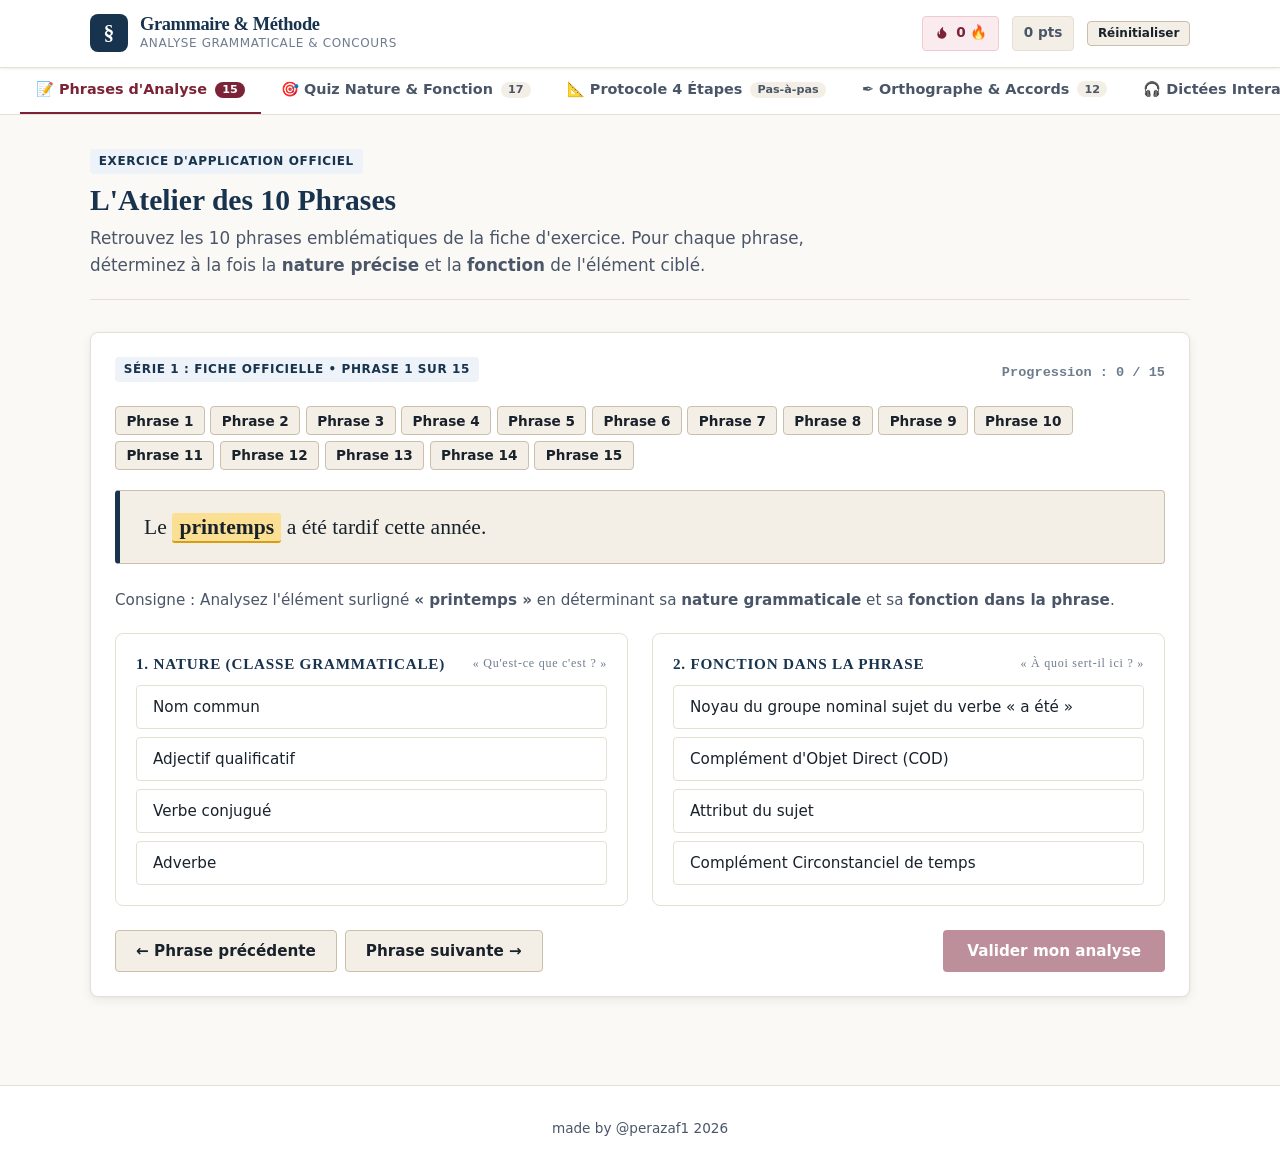
==== commit 44f0c2ed: "chore: mise à jour du pied de page (made by @perazaf1 2026)" ====
--- a/index.html
+++ b/index.html
@@ -250,15 +250,8 @@
 
   <!-- PIED DE PAGE -->
   <footer class="site-footer">
-    <div class="footer-container">
-      <div>
-        <strong>Grammaire & Méthode</strong> — Conçu d'après la Fiche Méthode « Nature et Fonction » et les fiches de révision ICP.
-      </div>
-      <div class="footer-links">
-        <span>Prêt pour déploiement Vercel</span>
-        <span>•</span>
-        <span>100% Hors-ligne</span>
-      </div>
+    <div class="footer-container" style="justify-content: center;">
+      <p>made by @perazaf1 2026</p>
     </div>
   </footer>
 
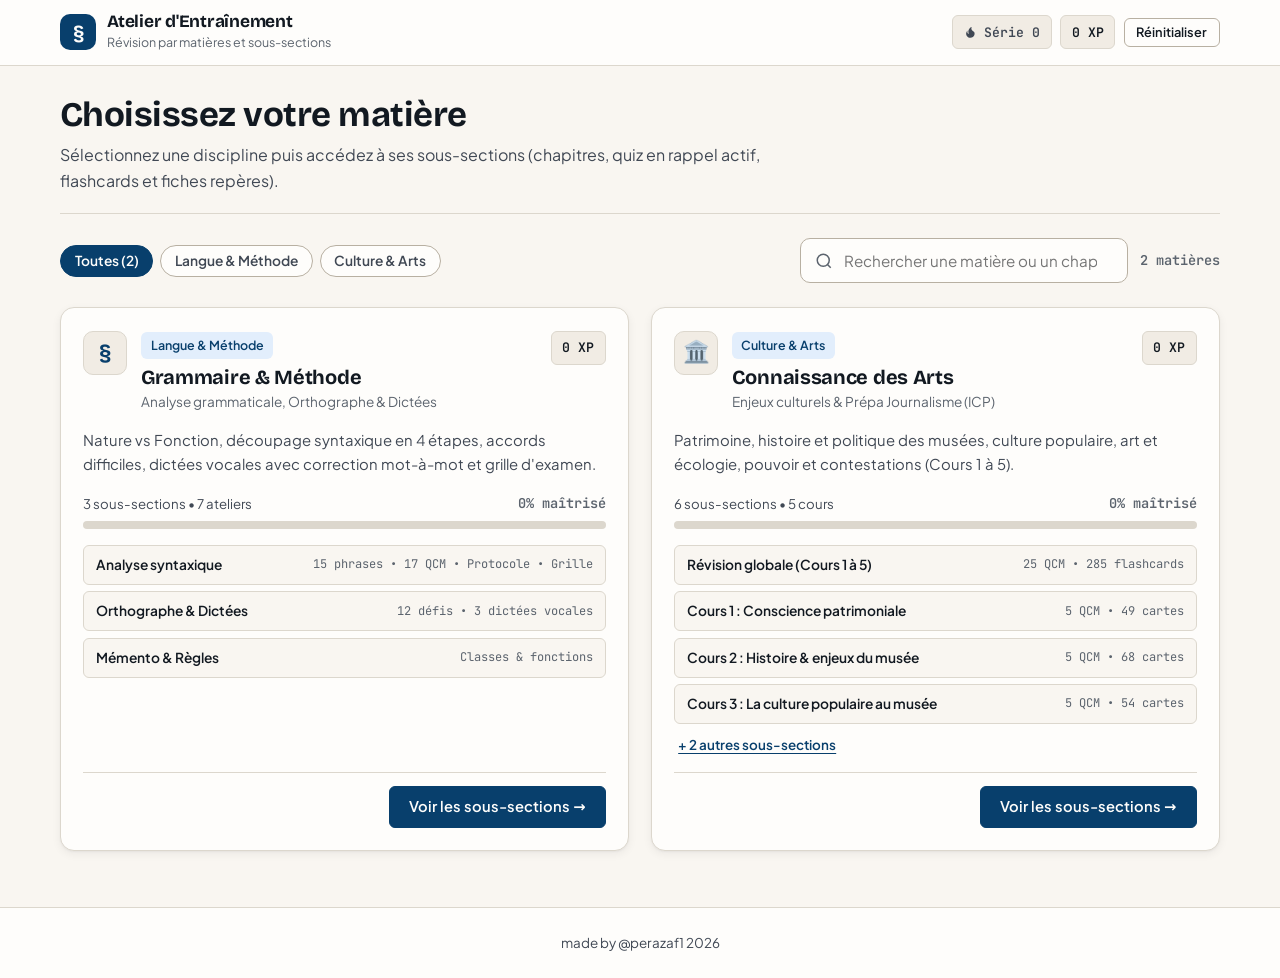
==== commit 303f4f99: "feat: architecture modulaire matières/sous-sections, UI OKLCH, polices locales et moteurs Active Rec" ====
--- a/index.html
+++ b/index.html
@@ -3,261 +3,80 @@
 <head>
   <meta charset="UTF-8">
   <meta name="viewport" content="width=device-width, initial-scale=1.0">
-  <title>Grammaire & Méthode — Plateforme d'Exercices & Quiz</title>
-  <meta name="description" content="Plateforme interactive d'exercices d'analyse grammaticale (nature vs fonction), découpage de phrases, accords orthographiques et culture générale.">
+  <title>Atelier d'Entraînement : Matières &amp; Active Recall</title>
+  <meta name="description" content="Plateforme interactive d'entraînement par matières et sous-sections : quiz active recall, flashcards, fiches repères, analyse grammaticale et dictées.">
   <link rel="icon" href="data:image/svg+xml,<svg xmlns=%22http://www.w3.org/2000/svg%22 viewBox=%220 0 100 100%22><text y=%22.9em%22 font-size=%2290%22>§</text></svg>">
-  <link rel="stylesheet" href="css/styles.css">
+  <link rel="preload" href="assets/fonts/bricolage-grotesque-600-latin.woff2" as="font" type="font/woff2" crossorigin>
+  <link rel="preload" href="assets/fonts/plus-jakarta-sans-400-latin.woff2" as="font" type="font/woff2" crossorigin>
+  <link rel="stylesheet" href="css/tokens.css">
+  <link rel="stylesheet" href="css/base.css">
+  <link rel="stylesheet" href="css/layout.css">
+  <link rel="stylesheet" href="css/components.css">
 </head>
 <body>
 
-  <!-- EN-TÊTE PRINCIPAL -->
   <header class="site-header">
     <div class="header-container">
-      <a href="#phrases" class="brand">
-        <div class="brand-icon">§</div>
-        <div class="brand-text">
-          <h1>Grammaire & Méthode</h1>
-          <p>Analyse Grammaticale & Concours</p>
-        </div>
+      <a href="index.html" class="brand" aria-label="Accueil de la plateforme">
+        <span class="brand-icon" aria-hidden="true">§</span>
+        <span class="brand-text">
+          <h1>Atelier d'Entraînement</h1>
+          <p>Révision par matières et sous-sections</p>
+        </span>
       </a>
 
-      <!-- Statistiques et série -->
       <div class="header-stats">
-        <div class="stat-chip streak" title="Série de bonnes réponses consécutives">
-          <svg viewBox="0 0 24 24"><path d="M17.66 11.2C17.43 10.9 17.15 10.64 16.89 10.38C16.22 9.78 15.46 9.35 14.82 8.72C13.33 7.26 13 4.85 13.95 3C13 3.23 12.17 3.75 11.46 4.32C8.87 6.4 7.85 10.07 9.07 13.22C9.11 13.32 9.15 13.42 9.15 13.55C9.15 13.77 9 13.97 8.8 14.05C8.57 14.15 8.33 14.09 8.14 13.93C8.08 13.88 8.04 13.83 8 13.76C6.87 12.33 6.69 10.28 7.45 8.64C5.78 10 4.87 12.3 5.03 14.47C5.21 16.78 6.64 18.89 8.77 19.85C11.08 20.9 13.91 20.62 15.93 19.14C18.14 17.5 19.09 14.61 18.31 11.96C18.15 11.66 17.93 11.41 17.66 11.2Z"/></svg>
-          <span id="stat-streak">0 🔥</span>
+        <div id="stat-streak-chip" class="stat-chip streak" title="Série de bonnes réponses consécutives">
+          <svg viewBox="0 0 24 24" aria-hidden="true"><path d="M17.66 11.2C17.43 10.9 17.15 10.64 16.89 10.38C16.22 9.78 15.46 9.35 14.82 8.72C13.33 7.26 13 4.85 13.95 3C13 3.23 12.17 3.75 11.46 4.32C8.87 6.4 7.85 10.07 9.07 13.22C9.11 13.32 9.15 13.42 9.15 13.55C9.15 13.77 9 13.97 8.8 14.05C8.57 14.15 8.33 14.09 8.14 13.93C8.08 13.88 8.04 13.83 8 13.76C6.87 12.33 6.69 10.28 7.45 8.64C5.78 10 4.87 12.3 5.03 14.47C5.21 16.78 6.64 18.89 8.77 19.85C11.08 20.9 13.91 20.62 15.93 19.14C18.14 17.5 19.09 14.61 18.31 11.96C18.15 11.66 17.93 11.41 17.66 11.2Z"/></svg>
+          <span>Série <strong id="stat-streak">0</strong></span>
         </div>
         <div class="stat-chip" title="Score total accumulé">
-          <span id="stat-score-total">0 pts</span>
+          <span id="stat-score-total">0 XP</span>
         </div>
-        <button id="reset-all-stats" class="btn-secondary" style="padding:0.3rem 0.6rem; font-size:0.75rem;" title="Remettre les compteurs à zéro">
+        <button type="button" id="reset-all-stats" class="btn-secondary btn-compact" title="Remettre les compteurs à zéro">
           Réinitialiser
         </button>
       </div>
     </div>
   </header>
 
-  <!-- BARRE DE NAVIGATION PAR ONGLETS -->
-  <nav class="nav-tabs-wrapper" aria-label="Navigation des modules">
-    <ul class="nav-tabs" role="tablist">
-      <li role="presentation">
-        <button id="tab-btn-phrases" class="nav-tab-btn active" data-tab="phrases" role="tab" aria-controls="tab-phrases" aria-selected="true">
-          <span>📝 Phrases d'Analyse</span>
-          <span class="nav-badge">15</span>
-        </button>
-      </li>
-      <li role="presentation">
-        <button id="tab-btn-quiz" class="nav-tab-btn" data-tab="quiz" role="tab" aria-controls="tab-quiz" aria-selected="false">
-          <span>🎯 Quiz Nature & Fonction</span>
-          <span class="nav-badge">17</span>
-        </button>
-      </li>
-      <li role="presentation">
-        <button id="tab-btn-methode" class="nav-tab-btn" data-tab="methode" role="tab" aria-controls="tab-methode" aria-selected="false">
-          <span>📐 Protocole 4 Étapes</span>
-          <span class="nav-badge">Pas-à-pas</span>
-        </button>
-      </li>
-      <li role="presentation">
-        <button id="tab-btn-orthographe" class="nav-tab-btn" data-tab="orthographe" role="tab" aria-controls="tab-orthographe" aria-selected="false">
-          <span>✒️ Orthographe & Accords</span>
-          <span class="nav-badge">12</span>
-        </button>
-      </li>
-      <li role="presentation">
-        <button id="tab-btn-dictees" class="nav-tab-btn" data-tab="dictees" role="tab" aria-controls="tab-dictees" aria-selected="false">
-          <span>🎧 Dictées Interactives</span>
-          <span class="nav-badge">Audio</span>
-        </button>
-      </li>
-      <li role="presentation">
-        <button id="tab-btn-grille" class="nav-tab-btn" data-tab="grille" role="tab" aria-controls="tab-grille" aria-selected="false">
-          <span>📋 Grille d'Examen</span>
-          <span class="nav-badge">Outil</span>
-        </button>
-      </li>
-      <li role="presentation">
-        <button id="tab-btn-memento" class="nav-tab-btn" data-tab="memento" role="tab" aria-controls="tab-memento" aria-selected="false">
-          <span>📖 Mémento & Règles</span>
-          <span class="nav-badge">Cours</span>
-        </button>
-      </li>
-      <li role="presentation">
-        <button id="tab-btn-arts" class="nav-tab-btn" data-tab="arts" role="tab" aria-controls="tab-arts" aria-selected="false">
-          <span>🏛️ Culture & Arts (ICP)</span>
-          <span class="nav-badge">Bonus</span>
-        </button>
-      </li>
-    </ul>
-  </nav>
+  <main class="main-content">
+    <section class="catalog-hero">
+      <h2>Choisissez votre matière</h2>
+      <p>
+        Sélectionnez une discipline puis accédez à ses sous-sections (chapitres, quiz en rappel actif, flashcards et fiches repères).
+      </p>
+    </section>
 
-  <!-- CONTENU PRINCIPAL -->
-  <main class="main-content">
-
-    <!-- ONGLET 1 : L'EXERCICE DES 10 PHRASES -->
-    <section id="tab-phrases" class="tab-pane active" role="tabpanel" aria-labelledby="tab-btn-phrases">
-      <div class="section-intro">
-        <span class="badge-tag">Exercice d'application officiel</span>
-        <h2>L'Atelier des 10 Phrases</h2>
-        <p>
-          Retrouvez les 10 phrases emblématiques de la fiche d'exercice. Pour chaque phrase, déterminez à la fois la <strong>nature précise</strong> et la <strong>fonction</strong> de l'élément ciblé.
-        </p>
-      </div>
-
-      <div class="exercise-card" id="dix-phrases-container">
-        <!-- Rendu dynamique via renderDixPhrases() -->
+    <section class="catalog-controls" aria-label="Filtrer les matières">
+      <div id="catalog-filters" class="domain-pills"></div>
+      <div class="catalog-search-row">
+        <div class="search-bar-wrap">
+          <svg class="search-icon" width="18" height="18" viewBox="0 0 24 24" fill="none" stroke="currentColor" stroke-width="2" aria-hidden="true">
+            <circle cx="11" cy="11" r="8"></circle>
+            <line x1="21" y1="21" x2="16.65" y2="16.65"></line>
+          </svg>
+          <input type="search" id="catalog-search" class="search-input" aria-label="Rechercher une matière ou une sous-section" placeholder="Rechercher une matière ou un chapitre...">
+        </div>
+        <span id="catalog-count" class="mono-counter"></span>
       </div>
     </section>
 
-    <!-- ONGLET 2 : QUIZ NATURE & FONCTION -->
-    <section id="tab-quiz" class="tab-pane" role="tabpanel" aria-labelledby="tab-btn-quiz">
-      <div class="section-intro">
-        <span class="badge-tag">Entraînement réflexe</span>
-        <h2>Quiz Interactif : Nature vs Fonction</h2>
-        <p>
-          Testez vos réflexes sur les pièges classiques de l'analyse grammaticale : ne plus jamais confondre la carte d'identité du mot et son métier dans la phrase.
-        </p>
-      </div>
-
-      <div class="exercise-card" id="quiz-container">
-        <!-- Rendu dynamique via renderQuiz() -->
-      </div>
+    <section id="subjects-grid" class="subjects-grid" aria-label="Liste des matières disponibles">
+      <!-- Rendu dynamique par js/ui/catalog-page.js -->
     </section>
-
-    <!-- ONGLET 3 : LE PROTOCOLE EN 4 ÉTAPES -->
-    <section id="tab-methode" class="tab-pane" role="tabpanel" aria-labelledby="tab-btn-methode">
-      <div class="section-intro">
-        <span class="badge-tag">Méthode pas-à-pas</span>
-        <h2>Le Protocole de Découpage en 4 Étapes</h2>
-        <p>
-          Suivez la méthode rigoureuse pour analyser n'importe quelle phrase d'examen sans paniquer : des verbes conjugués jusqu'à la grille complète mot par mot.
-        </p>
-      </div>
-
-      <div id="methode-container">
-        <!-- Rendu dynamique via renderMethode() -->
-      </div>
-    </section>
-
-    <!-- ONGLET 4 : ORTHOGRAPHE & ACCORDS -->
-    <section id="tab-orthographe" class="tab-pane" role="tabpanel" aria-labelledby="tab-btn-orthographe">
-      <div class="section-intro">
-        <span class="badge-tag">Maîtrise de la langue</span>
-        <h2>Défis Orthographe & Règles d'Accord</h2>
-        <p>
-          L'analyse grammaticale est la clé d'une orthographe irréprochable : accord du participe passé avec COD antéposé, pièges d'accord sujet-verbe et homophones grammaticaux.
-        </p>
-      </div>
-
-      <div class="exercise-card" id="ortho-container">
-        <!-- Rendu dynamique via renderOrtho() -->
-      </div>
-    </section>
-
-    <!-- ONGLET DICTÉES INTERACTIVES -->
-    <section id="tab-dictees" class="tab-pane" role="tabpanel" aria-labelledby="tab-btn-dictees">
-      <div class="section-intro">
-        <span class="badge-tag">Entraînement auditif & orthographe de concours</span>
-        <h2>Dictées Vocales Interactives</h2>
-        <p>
-          Écoutez le texte lu à voix haute (vitesse normale ou allure dictée phrase par phrase), écrivez ce que vous entendez, puis lancez la correction automatique instantanée avec analyse des accords et explications grammaticales.
-        </p>
-      </div>
-
-      <div class="exercise-card" id="dictees-container">
-        <!-- Rendu dynamique via renderDictees() -->
-      </div>
-    </section>
-
-    <!-- ONGLET 5 : GRILLE D'EXAMEN NUMÉRIQUE -->
-    <section id="tab-grille" class="tab-pane" role="tabpanel" aria-labelledby="tab-btn-grille">
-      <div class="section-intro">
-        <span class="badge-tag">Simulateur d'épreuve</span>
-        <h2>La Grille d'Examen Officielle</h2>
-        <p>
-          Entraînez-vous à dresser le tableau d'analyse à 4 colonnes recommandé pour les épreuves de français et concours. Vous pouvez charger un exemple ou construire votre propre analyse puis l'imprimer.
-        </p>
-      </div>
-
-      <div class="grid-builder-tools">
-        <div style="display:flex; justify-content:space-between; align-items:center; flex-wrap:wrap; gap:0.75rem;">
-          <div style="display:flex; gap:0.5rem; flex-wrap:wrap;">
-            <button class="btn-primary" id="add-grid-row-btn">➕ Ajouter une ligne</button>
-            <button class="btn-secondary" id="load-preset-btn">📥 Charger l'exemple guidé</button>
-            <button class="btn-secondary" id="clear-grid-btn">🗑️ Effacer la grille</button>
-          </div>
-          <button class="btn-secondary" id="print-grid-btn">🖨️ Imprimer la grille</button>
-        </div>
-      </div>
-
-      <div class="exam-table-container">
-        <table class="exam-table">
-          <thead>
-            <tr>
-              <th class="col-group">1. Groupe de mots</th>
-              <th class="col-func">2. Fonction du groupe</th>
-              <th class="col-nature">3. Nature de chaque mot</th>
-              <th class="col-detail">4. Fonction interne du mot</th>
-              <th style="width:50px; text-align:center;">Action</th>
-            </tr>
-          </thead>
-          <tbody id="custom-grid-body">
-            <!-- Rempli dynamiquement -->
-          </tbody>
-        </table>
-      </div>
-    </section>
-
-    <!-- ONGLET 6 : MÉMENTO & RÈGLES -->
-    <section id="tab-memento" class="tab-pane" role="tabpanel" aria-labelledby="tab-btn-memento">
-      <div class="section-intro">
-        <span class="badge-tag">Fiche de cours condensée</span>
-        <h2>Mémento & Règles Grammaticales</h2>
-        <p>
-          Toutes les notions fondamentales de la fiche méthode à portée de clic : classes variables et invariables, fonctions verbales et nominales, astuces mnémotechniques.
-        </p>
-      </div>
-
-      <div class="search-bar-wrap">
-        <svg class="search-icon" width="18" height="18" viewBox="0 0 24 24" fill="none" stroke="currentColor" stroke-width="2">
-          <circle cx="11" cy="11" r="8"></circle>
-          <line x1="21" y1="21" x2="16.65" y2="16.65"></line>
-        </svg>
-        <input type="search" id="memento-search" class="search-input" aria-label="Rechercher une notion" placeholder="Rechercher une notion (ex: pronom, COD, attribut, préposition, adverbe...)">
-      </div>
-
-      <div id="memento-content">
-        <!-- Rendu dynamique via renderMementoCards() -->
-      </div>
-    </section>
-
-    <!-- ONGLET 7 : BONUS CONNAISSANCE DES ARTS -->
-    <section id="tab-arts" class="tab-pane" role="tabpanel" aria-labelledby="tab-btn-arts">
-      <div class="section-intro">
-        <span class="badge-tag">Culture Générale & Concours ICP</span>
-        <h2>Quiz Connaissance des Arts (Cours 1 à 5)</h2>
-        <p>
-          Révisez les dates, acteurs, lois patrimoniales et notions clés tirés directement des fiches de cours de prépa journalisme (patrimoine, histoire des musées, pop culture, écologie et contestations).
-        </p>
-      </div>
-
-      <div class="exercise-card" id="arts-container">
-        <!-- Rendu dynamique via renderArts() -->
-      </div>
-    </section>
-
   </main>
 
-  <!-- PIED DE PAGE -->
   <footer class="site-footer">
-    <div class="footer-container" style="justify-content: center;">
+    <div class="footer-container">
       <p>made by @perazaf1 2026</p>
     </div>
   </footer>
 
-  <!-- SCRIPTS -->
-  <script src="js/data.js"></script>
-  <script src="js/diff.js"></script>
-  <script src="js/app.js"></script>
+  <script src="js/core/catalog.js"></script>
+  <script src="js/core/registry.js"></script>
+  <script src="js/core/state.js"></script>
+  <script src="js/ui/header.js"></script>
+  <script src="js/ui/catalog-page.js"></script>
 </body>
 </html>
--- a/css/tokens.css
+++ b/css/tokens.css
@@ -0,0 +1,132 @@
+/* ==========================================================================
+   Tokens de design & Polices locales (@font-face)
+   Palette OKLCH sobre + signaux francs de gamification Active Recall
+   ========================================================================== */
+
+/* Polices auto-hébergées (.woff2 dans assets/fonts/) */
+@font-face {
+  font-family: "Bricolage Grotesque";
+  font-style: normal;
+  font-weight: 600 700;
+  font-display: swap;
+  src: url("../assets/fonts/bricolage-grotesque-600-latin-ext.woff2") format("woff2");
+  unicode-range: U+0100-02BA, U+02BD-02C5, U+02C7-02CC, U+02CE-02D7, U+02DD-02FF, U+0304, U+0308, U+0329, U+1D00-1DBF, U+1E00-1E9F, U+1EF2-1EFF, U+2020, U+20A0-20AB, U+20AD-20C4, U+2113, U+2C60-2C7F, U+A720-A7FF;
+}
+
+@font-face {
+  font-family: "Bricolage Grotesque";
+  font-style: normal;
+  font-weight: 600 700;
+  font-display: swap;
+  src: url("../assets/fonts/bricolage-grotesque-600-latin.woff2") format("woff2");
+  unicode-range: U+0000-00FF, U+0131, U+0152-0153, U+02BB-02BC, U+02C6, U+02DA, U+02DC, U+0304, U+0308, U+0329, U+2000-206F, U+20AC, U+2122, U+2191, U+2193, U+2212, U+2215, U+FEFF, U+FFFD;
+}
+
+@font-face {
+  font-family: "Plus Jakarta Sans";
+  font-style: normal;
+  font-weight: 400 700;
+  font-display: swap;
+  src: url("../assets/fonts/plus-jakarta-sans-400-latin-ext.woff2") format("woff2");
+  unicode-range: U+0100-02BA, U+02BD-02C5, U+02C7-02CC, U+02CE-02D7, U+02DD-02FF, U+0304, U+0308, U+0329, U+1D00-1DBF, U+1E00-1E9F, U+1EF2-1EFF, U+2020, U+20A0-20AB, U+20AD-20C4, U+2113, U+2C60-2C7F, U+A720-A7FF;
+}
+
+@font-face {
+  font-family: "Plus Jakarta Sans";
+  font-style: normal;
+  font-weight: 400 700;
+  font-display: swap;
+  src: url("../assets/fonts/plus-jakarta-sans-400-latin.woff2") format("woff2");
+  unicode-range: U+0000-00FF, U+0131, U+0152-0153, U+02BB-02BC, U+02C6, U+02DA, U+02DC, U+0304, U+0308, U+0329, U+2000-206F, U+20AC, U+2122, U+2191, U+2193, U+2212, U+2215, U+FEFF, U+FFFD;
+}
+
+@font-face {
+  font-family: "JetBrains Mono";
+  font-style: normal;
+  font-weight: 400 600;
+  font-display: swap;
+  src: url("../assets/fonts/jetbrains-mono-400-latin-ext.woff2") format("woff2");
+  unicode-range: U+0100-02BA, U+02BD-02C5, U+02C7-02CC, U+02CE-02D7, U+02DD-02FF, U+0304, U+0308, U+0329, U+1D00-1DBF, U+1E00-1E9F, U+1EF2-1EFF, U+2020, U+20A0-20AB, U+20AD-20C4, U+2113, U+2C60-2C7F, U+A720-A7FF;
+}
+
+@font-face {
+  font-family: "JetBrains Mono";
+  font-style: normal;
+  font-weight: 400 600;
+  font-display: swap;
+  src: url("../assets/fonts/jetbrains-mono-400-latin.woff2") format("woff2");
+  unicode-range: U+0000-00FF, U+0131, U+0152-0153, U+02BB-02BC, U+02C6, U+02DA, U+02DC, U+0304, U+0308, U+0329, U+2000-206F, U+20AC, U+2122, U+2191, U+2193, U+2212, U+2215, U+FEFF, U+FFFD;
+}
+
+:root {
+  /* Surfaces papier & encre (neutres chauds sobres) */
+  --bg-page: oklch(97.5% 0.008 85);
+  --bg-surface: oklch(99.5% 0.003 85);
+  --bg-surface-soft: oklch(94.5% 0.012 82);
+  --bg-surface-hover: oklch(96.2% 0.010 82);
+
+  --ink-primary: oklch(21% 0.020 255);
+  --ink-secondary: oklch(40% 0.022 255);
+  --ink-muted: oklch(50% 0.018 255);
+  --ink-inverted: oklch(99.5% 0.003 85);
+
+  --border-light: oklch(88% 0.014 82);
+  --border-strong: oklch(76% 0.022 82);
+
+  /* Accent structurel principal (sobre) */
+  --accent-primary: oklch(36% 0.095 250);
+  --accent-primary-hover: oklch(30% 0.095 250);
+  --accent-primary-soft: oklch(94.5% 0.022 250);
+
+  /* Couleurs de gamification & Active Recall (contrastes AA/AAA vérifiés) */
+  --game-success: oklch(38% 0.125 152);
+  --game-success-solid: oklch(43% 0.130 152);
+  --game-success-bg: oklch(94% 0.040 152);
+  --game-success-border: oklch(76% 0.090 152);
+
+  --game-error: oklch(42% 0.165 24);
+  --game-error-solid: oklch(46% 0.170 24);
+  --game-error-bg: oklch(94.5% 0.035 24);
+  --game-error-border: oklch(78% 0.105 24);
+
+  --game-streak: oklch(41% 0.125 58);
+  --game-streak-solid: oklch(58% 0.155 68);
+  --game-streak-bg: oklch(94.5% 0.050 78);
+  --game-streak-border: oklch(80% 0.105 74);
+
+  --game-recall: oklch(40% 0.135 258);
+  --game-recall-solid: oklch(44% 0.140 258);
+  --game-recall-hover: oklch(38% 0.140 258);
+  --game-recall-bg: oklch(94% 0.035 258);
+  --game-recall-border: oklch(78% 0.090 258);
+
+  --game-medium: oklch(41% 0.125 305);
+  --game-medium-bg: oklch(94.5% 0.030 305);
+  --game-medium-border: oklch(79% 0.085 305);
+
+  /* Alias sémantiques de compatibilité (utilisés par les ateliers Grammaire) */
+  --accent-navy: var(--accent-primary);
+  --accent-navy-soft: var(--accent-primary-soft);
+  --accent-burgundy: oklch(42% 0.135 12);
+  --accent-burgundy-soft: oklch(94.5% 0.030 12);
+  --state-success: var(--game-success);
+  --state-success-bg: var(--game-success-bg);
+  --state-error: var(--game-error);
+  --state-error-bg: var(--game-error-bg);
+  --state-warn: var(--game-streak);
+  --state-warn-bg: var(--game-streak-bg);
+
+  /* Familles typographiques */
+  --font-display: "Bricolage Grotesque", system-ui, -apple-system, sans-serif;
+  --font-sans: "Plus Jakarta Sans", system-ui, -apple-system, sans-serif;
+  --font-mono: "JetBrains Mono", ui-monospace, SFMono-Regular, Menlo, Consolas, monospace;
+  --font-serif: "Bricolage Grotesque", Georgia, serif;
+
+  /* Géométrie & élévation */
+  --radius-sm: 6px;
+  --radius-md: 10px;
+  --radius-lg: 14px;
+  --shadow-subtle: 0 1px 2px oklch(21% 0.020 255 / 0.05);
+  --shadow-card: 0 3px 10px oklch(21% 0.020 255 / 0.06), 0 1px 2px oklch(21% 0.020 255 / 0.04);
+  --max-width: 1200px;
+}
--- a/css/base.css
+++ b/css/base.css
@@ -0,0 +1,221 @@
+/* ==========================================================================
+   Base, typographie, boutons génériques et règles d'impression
+   ========================================================================== */
+
+*, *::before, *::after {
+  box-sizing: border-box;
+  margin: 0;
+  padding: 0;
+}
+
+[hidden] {
+  display: none !important;
+}
+
+html {
+  font-size: 16px;
+  scroll-behavior: smooth;
+  background-color: var(--bg-page);
+  color: var(--ink-primary);
+}
+
+body {
+  font-family: var(--font-sans);
+  background-color: var(--bg-page);
+  color: var(--ink-primary);
+  line-height: 1.6;
+  min-height: 100vh;
+  display: flex;
+  flex-direction: column;
+  -webkit-font-smoothing: antialiased;
+}
+
+h1, h2, h3, h4 {
+  font-family: var(--font-display);
+  font-weight: 700;
+  color: var(--ink-primary);
+  line-height: 1.2;
+  letter-spacing: -0.015em;
+}
+
+h1 { font-size: clamp(1.7rem, 3.5vw, 2.35rem); }
+h2 { font-size: clamp(1.3rem, 2.6vw, 1.75rem); margin-bottom: 0.5rem; }
+h3 { font-size: 1.18rem; margin-bottom: 0.4rem; }
+
+p {
+  color: var(--ink-secondary);
+}
+
+a {
+  color: var(--accent-primary);
+  text-decoration-thickness: 1px;
+  text-underline-offset: 3px;
+}
+
+a:hover {
+  color: var(--accent-primary-hover);
+}
+
+code {
+  font-family: var(--font-mono);
+  font-size: 0.85em;
+  background-color: var(--bg-surface-soft);
+  border: 1px solid var(--border-light);
+  border-radius: 4px;
+  padding: 0.05rem 0.35rem;
+}
+
+button {
+  font-family: inherit;
+  font-size: 0.94rem;
+  cursor: pointer;
+  border: none;
+  background: none;
+  color: inherit;
+  transition: background-color 0.14s ease, border-color 0.14s ease, color 0.14s ease, transform 0.1s ease;
+}
+
+button:focus-visible,
+a:focus-visible,
+input:focus-visible,
+select:focus-visible,
+textarea:focus-visible {
+  outline: 2px solid var(--accent-primary);
+  outline-offset: 2px;
+}
+
+/* Boutons standards & gamifiés */
+.btn-primary,
+.btn-secondary,
+.btn-game-primary {
+  display: inline-flex;
+  align-items: center;
+  justify-content: center;
+  gap: 0.45rem;
+  padding: 0.68rem 1.2rem;
+  font-weight: 600;
+  font-size: 0.92rem;
+  border-radius: var(--radius-sm);
+  text-decoration: none;
+  line-height: 1.2;
+}
+
+.btn-primary {
+  background-color: var(--accent-primary);
+  color: var(--ink-inverted);
+  border: 1px solid var(--accent-primary);
+}
+
+.btn-primary:hover:not(:disabled) {
+  background-color: var(--accent-primary-hover);
+  color: var(--ink-inverted);
+}
+
+.btn-game-primary {
+  background-color: var(--game-recall-solid);
+  color: var(--ink-inverted);
+  border: 1px solid var(--game-recall-solid);
+}
+
+.btn-game-primary:hover:not(:disabled) {
+  background-color: var(--game-recall-hover);
+  color: var(--ink-inverted);
+}
+
+.btn-secondary {
+  background-color: var(--bg-surface);
+  border: 1px solid var(--border-strong);
+  color: var(--ink-primary);
+}
+
+.btn-secondary:hover:not(:disabled) {
+  background-color: var(--bg-surface-soft);
+  border-color: var(--accent-primary);
+}
+
+.btn-secondary.active,
+.btn-toggle.active {
+  background-color: var(--accent-primary-soft);
+  border-color: var(--accent-primary);
+  color: var(--accent-primary);
+}
+
+.btn-primary:disabled,
+.btn-secondary:disabled,
+.btn-game-primary:disabled {
+  opacity: 0.45;
+  cursor: not-allowed;
+}
+
+.btn-compact {
+  padding: 0.38rem 0.72rem;
+  font-size: 0.8rem;
+}
+
+.badge-tag {
+  display: inline-flex;
+  align-items: center;
+  font-size: 0.78rem;
+  font-weight: 600;
+  padding: 0.22rem 0.6rem;
+  border-radius: var(--radius-sm);
+  background-color: var(--accent-primary-soft);
+  color: var(--accent-primary);
+}
+
+.mono-counter {
+  font-family: var(--font-mono);
+  font-variant-numeric: tabular-nums;
+  font-size: 0.85rem;
+  font-weight: 600;
+  color: var(--ink-muted);
+}
+
+.progress-indicator {
+  font-family: var(--font-mono);
+  font-variant-numeric: tabular-nums;
+  font-size: 0.85rem;
+  font-weight: 600;
+  color: var(--ink-muted);
+}
+
+@media (prefers-reduced-motion: reduce) {
+  *, *::before, *::after {
+    animation-duration: 0.01ms !important;
+    animation-iteration-count: 1 !important;
+    transition-duration: 0.01ms !important;
+    scroll-behavior: auto !important;
+  }
+}
+
+@media print {
+  .site-header,
+  .subsections-rail-wrap,
+  .nav-tabs-wrapper,
+  .subject-banner,
+  .filter-toolbar,
+  .action-toolbar,
+  .site-footer,
+  .stepper-nav,
+  .grid-builder-tools,
+  .kbd-hint {
+    display: none !important;
+  }
+  body,
+  .main-content,
+  .workspace-shell {
+    background: #fff !important;
+    padding: 0 !important;
+    margin: 0 !important;
+    display: block !important;
+  }
+  .exam-table-container,
+  .exam-table {
+    box-shadow: none !important;
+    border-color: #000 !important;
+  }
+  .exam-table th {
+    background-color: #eee !important;
+    color: #000 !important;
+  }
+}
--- a/css/layout.css
+++ b/css/layout.css
@@ -0,0 +1,708 @@
+/* ==========================================================================
+   Layout : En-tête, Menu des matières (index), Espace matière & Sous-sections
+   ========================================================================== */
+
+/* En-tête global */
+.site-header {
+  background-color: var(--bg-surface);
+  border-bottom: 1px solid var(--border-light);
+  position: sticky;
+  top: 0;
+  z-index: 100;
+}
+
+.header-container {
+  max-width: var(--max-width);
+  margin: 0 auto;
+  padding: 0.75rem 1.25rem;
+  display: flex;
+  align-items: center;
+  justify-content: space-between;
+  flex-wrap: wrap;
+  gap: 0.85rem;
+}
+
+.brand {
+  display: inline-flex;
+  align-items: center;
+  gap: 0.7rem;
+  text-decoration: none;
+  color: var(--ink-primary);
+}
+
+.brand-icon {
+  width: 36px;
+  height: 36px;
+  background-color: var(--accent-primary);
+  color: var(--ink-inverted);
+  border-radius: var(--radius-md);
+  display: inline-flex;
+  align-items: center;
+  justify-content: center;
+  font-family: var(--font-display);
+  font-weight: 700;
+  font-size: 1.25rem;
+  flex-shrink: 0;
+}
+
+.brand-text h1 {
+  font-size: 1.08rem;
+  margin: 0;
+  color: var(--ink-primary);
+}
+
+.brand-text p {
+  font-size: 0.78rem;
+  color: var(--ink-muted);
+  margin: 0;
+}
+
+.header-stats {
+  display: flex;
+  align-items: center;
+  flex-wrap: wrap;
+  gap: 0.55rem;
+}
+
+.stat-chip {
+  display: inline-flex;
+  align-items: center;
+  gap: 0.38rem;
+  background-color: var(--bg-surface-soft);
+  border: 1px solid var(--border-light);
+  padding: 0.34rem 0.65rem;
+  border-radius: var(--radius-sm);
+  color: var(--ink-primary);
+  font-family: var(--font-mono);
+  font-variant-numeric: tabular-nums;
+  font-size: 0.82rem;
+  font-weight: 600;
+}
+
+.stat-chip.streak {
+  background-color: var(--bg-surface-soft);
+  color: var(--ink-secondary);
+}
+
+.stat-chip.streak.is-hot {
+  background-color: var(--game-streak-bg);
+  color: var(--game-streak);
+  border-color: var(--game-streak-border);
+}
+
+.stat-chip svg {
+  width: 15px;
+  height: 15px;
+  fill: currentColor;
+}
+
+/* Zone principale */
+.main-content {
+  flex: 1;
+  max-width: var(--max-width);
+  width: 100%;
+  margin: 0 auto;
+  padding: 1.75rem 1.25rem 3.5rem;
+}
+
+/* Accueil : Menu de sélection des matières */
+.catalog-hero {
+  margin-bottom: 1.5rem;
+  padding-bottom: 1.25rem;
+  border-bottom: 1px solid var(--border-light);
+}
+
+.catalog-hero h2 {
+  font-size: clamp(1.55rem, 3.2vw, 2.15rem);
+  margin-bottom: 0.45rem;
+}
+
+.catalog-hero p {
+  max-width: 720px;
+  font-size: 1rem;
+}
+
+.catalog-controls {
+  display: flex;
+  flex-direction: column;
+  gap: 0.9rem;
+  margin-bottom: 1.5rem;
+}
+
+@media (min-width: 768px) {
+  .catalog-controls {
+    flex-direction: row;
+    align-items: center;
+    justify-content: space-between;
+  }
+}
+
+.domain-pills {
+  display: flex;
+  align-items: center;
+  flex-wrap: wrap;
+  gap: 0.45rem;
+}
+
+.domain-pill {
+  padding: 0.42rem 0.85rem;
+  border-radius: 999px;
+  border: 1px solid var(--border-strong);
+  background-color: var(--bg-surface);
+  color: var(--ink-secondary);
+  font-size: 0.86rem;
+  font-weight: 600;
+}
+
+.domain-pill:hover {
+  border-color: var(--accent-primary);
+  color: var(--accent-primary);
+}
+
+.domain-pill.active {
+  background-color: var(--accent-primary);
+  border-color: var(--accent-primary);
+  color: var(--ink-inverted);
+}
+
+.catalog-search-row {
+  display: flex;
+  align-items: center;
+  flex-wrap: wrap;
+  gap: 0.75rem;
+  width: 100%;
+}
+
+@media (min-width: 768px) {
+  .catalog-search-row {
+    flex: 1;
+    max-width: 420px;
+  }
+}
+
+.catalog-search-row .search-bar-wrap {
+  margin-bottom: 0;
+  flex: 1;
+  min-width: 0;
+}
+
+.subjects-grid {
+  display: grid;
+  grid-template-columns: minmax(0, 1fr);
+  gap: 1.35rem;
+}
+
+@media (min-width: 768px) {
+  .subjects-grid {
+    grid-template-columns: repeat(2, minmax(0, 1fr));
+  }
+}
+
+.subject-card {
+  min-width: 0;
+  background-color: var(--bg-surface);
+  border: 1px solid var(--border-light);
+  border-radius: var(--radius-lg);
+  padding: 1.4rem;
+  box-shadow: var(--shadow-card);
+  display: flex;
+  flex-direction: column;
+  gap: 1rem;
+}
+
+.subject-card-top {
+  display: flex;
+  justify-content: space-between;
+  align-items: flex-start;
+  gap: 0.75rem;
+}
+
+.subject-card-title-row {
+  display: flex;
+  align-items: flex-start;
+  gap: 0.85rem;
+}
+
+.subject-icon-box {
+  width: 44px;
+  height: 44px;
+  border-radius: var(--radius-md);
+  background-color: var(--bg-surface-soft);
+  border: 1px solid var(--border-light);
+  display: flex;
+  align-items: center;
+  justify-content: center;
+  font-size: 1.35rem;
+  font-family: var(--font-display);
+  font-weight: 700;
+  color: var(--accent-primary);
+  flex-shrink: 0;
+}
+
+.subject-card-title-row h3 {
+  margin: 0.35rem 0 0.15rem;
+  font-size: 1.25rem;
+}
+
+.subject-subtitle {
+  font-size: 0.85rem;
+  color: var(--ink-muted);
+}
+
+.subject-description {
+  font-size: 0.93rem;
+}
+
+.subject-progress-wrap {
+  display: flex;
+  flex-direction: column;
+  gap: 0.4rem;
+}
+
+.subject-progress-head {
+  display: flex;
+  justify-content: space-between;
+  align-items: center;
+  font-size: 0.83rem;
+  color: var(--ink-secondary);
+}
+
+.subsection-preview-list {
+  display: flex;
+  flex-direction: column;
+  gap: 0.4rem;
+}
+
+.subsection-preview-link {
+  display: flex;
+  justify-content: space-between;
+  align-items: center;
+  flex-wrap: wrap;
+  gap: 0.35rem 0.75rem;
+  padding: 0.5rem 0.75rem;
+  border-radius: var(--radius-sm);
+  border: 1px solid var(--border-light);
+  background-color: var(--bg-page);
+  text-decoration: none;
+  color: var(--ink-primary);
+  font-size: 0.86rem;
+  min-width: 0;
+}
+
+.subsection-preview-link:hover {
+  border-color: var(--accent-primary);
+  background-color: var(--accent-primary-soft);
+  color: var(--accent-primary);
+}
+
+.sub-prev-title {
+  font-weight: 600;
+  min-width: 0;
+}
+
+.sub-prev-meta {
+  font-family: var(--font-mono);
+  font-size: 0.75rem;
+  color: var(--ink-muted);
+}
+
+.subsection-more-link {
+  font-size: 0.84rem;
+  font-weight: 600;
+  padding: 0.25rem 0.25rem 0;
+}
+
+.subject-card-footer {
+  margin-top: auto;
+  padding-top: 0.85rem;
+  border-top: 1px solid var(--border-light);
+  display: flex;
+  justify-content: flex-end;
+}
+
+.subject-open-cta {
+  width: 100%;
+}
+
+@media (min-width: 540px) {
+  .subject-open-cta {
+    width: auto;
+  }
+}
+
+/* Page Matière : Bannière + Fil d'Ariane + Rail des sous-sections */
+.subject-banner {
+  background-color: var(--bg-surface-soft);
+  border-bottom: 1px solid var(--border-light);
+}
+
+.subject-banner-inner {
+  max-width: var(--max-width);
+  margin: 0 auto;
+  padding: 0.9rem 1.25rem;
+  display: flex;
+  flex-direction: column;
+  gap: 0.65rem;
+}
+
+.breadcrumb-nav {
+  display: flex;
+  align-items: center;
+  flex-wrap: wrap;
+  gap: 0.45rem;
+  font-size: 0.85rem;
+  color: var(--ink-muted);
+}
+
+.breadcrumb-link {
+  color: var(--accent-primary);
+  font-weight: 600;
+  text-decoration: none;
+  padding: 0.1rem 0.25rem;
+  border-radius: 4px;
+}
+
+.breadcrumb-link:hover {
+  background-color: var(--accent-primary-soft);
+}
+
+.breadcrumb-sep {
+  color: var(--ink-muted);
+}
+
+.subject-banner-main {
+  display: flex;
+  align-items: center;
+  justify-content: space-between;
+  flex-wrap: wrap;
+  gap: 1rem;
+}
+
+.subject-banner-title-wrap {
+  display: flex;
+  align-items: center;
+  gap: 0.85rem;
+}
+
+.subject-banner-icon {
+  width: 42px;
+  height: 42px;
+  border-radius: var(--radius-md);
+  background-color: var(--bg-surface);
+  border: 1px solid var(--border-light);
+  display: inline-flex;
+  align-items: center;
+  justify-content: center;
+  font-size: 1.3rem;
+  font-family: var(--font-display);
+  font-weight: 700;
+  color: var(--accent-primary);
+  flex-shrink: 0;
+}
+
+.subject-banner-title-row {
+  display: flex;
+  align-items: center;
+  gap: 0.5rem;
+  flex-wrap: wrap;
+}
+
+.subject-banner-title-row h2 {
+  font-size: 1.25rem;
+  margin: 0;
+}
+
+.subject-banner-title-wrap p {
+  font-size: 0.86rem;
+  margin: 0;
+}
+
+/* Grille 2 colonnes sur desktop : rail sous-sections à gauche, contenu à droite */
+.workspace-shell {
+  flex: 1;
+  max-width: var(--max-width);
+  width: 100%;
+  margin: 0 auto;
+  padding: 1.5rem 1.25rem 3.5rem;
+  display: grid;
+  grid-template-columns: minmax(0, 1fr);
+  gap: 1.5rem;
+  align-items: start;
+}
+
+@media (min-width: 960px) {
+  .workspace-shell {
+    grid-template-columns: 270px minmax(0, 1fr);
+    gap: 1.75rem;
+  }
+}
+
+.workspace-main {
+  min-width: 0;
+}
+
+.subsections-rail-wrap {
+  min-width: 0;
+  background-color: var(--bg-surface);
+  border: 1px solid var(--border-light);
+  border-radius: var(--radius-md);
+  padding: 0.85rem;
+}
+
+@media (min-width: 960px) {
+  .subsections-rail-wrap {
+    position: sticky;
+    top: 4.75rem;
+  }
+}
+
+.rail-heading {
+  font-size: 0.85rem;
+  font-weight: 700;
+  color: var(--ink-muted);
+  padding: 0.25rem 0.5rem 0.6rem;
+}
+
+.subsections-rail {
+  display: flex;
+  gap: 0.45rem;
+  overflow-x: auto;
+  padding-bottom: 0.25rem;
+}
+
+@media (min-width: 960px) {
+  .subsections-rail {
+    flex-direction: column;
+    overflow-x: visible;
+    padding-bottom: 0;
+  }
+}
+
+.rail-item {
+  text-align: left;
+  padding: 0.6rem 0.75rem;
+  border-radius: var(--radius-sm);
+  border: 1px solid transparent;
+  background-color: transparent;
+  display: flex;
+  flex-direction: column;
+  gap: 0.35rem;
+  min-width: 175px;
+  flex-shrink: 0;
+}
+
+@media (min-width: 960px) {
+  .rail-item {
+    min-width: 0;
+    width: 100%;
+  }
+}
+
+.rail-item:hover {
+  background-color: var(--bg-surface-soft);
+}
+
+.rail-item.active {
+  background-color: var(--accent-primary-soft);
+  border-color: var(--accent-primary);
+  color: var(--accent-primary);
+}
+
+.rail-item-row {
+  display: flex;
+  align-items: center;
+  justify-content: space-between;
+  gap: 0.5rem;
+}
+
+.rail-item-title {
+  font-size: 0.88rem;
+  font-weight: 600;
+  line-height: 1.3;
+}
+
+.rail-item-meta,
+.rail-item-pct {
+  font-family: var(--font-mono);
+  font-size: 0.74rem;
+  color: var(--ink-muted);
+  white-space: nowrap;
+}
+
+.rail-item-pct.is-done {
+  color: var(--game-success);
+  font-weight: 700;
+}
+
+.rail-mini-bar {
+  height: 4px;
+  width: 100%;
+  background-color: var(--border-light);
+  border-radius: 999px;
+  overflow: hidden;
+}
+
+.rail-mini-fill {
+  height: 100%;
+  background-color: var(--game-success-solid);
+}
+
+/* Hub des sous-sections */
+.hub-header {
+  margin-bottom: 1.25rem;
+}
+
+.hub-header h3 {
+  font-size: 1.4rem;
+  margin-bottom: 0.25rem;
+}
+
+.subsections-hub-grid {
+  display: grid;
+  grid-template-columns: minmax(0, 1fr);
+  gap: 1.1rem;
+}
+
+@media (min-width: 680px) {
+  .subsections-hub-grid {
+    grid-template-columns: repeat(2, minmax(0, 1fr));
+  }
+}
+
+.subsection-card {
+  min-width: 0;
+  background-color: var(--bg-surface);
+  border: 1px solid var(--border-light);
+  border-radius: var(--radius-md);
+  padding: 1.25rem;
+  box-shadow: var(--shadow-subtle);
+  display: flex;
+  flex-direction: column;
+  gap: 0.85rem;
+}
+
+.subsection-card-top {
+  display: flex;
+  justify-content: space-between;
+  align-items: flex-start;
+  gap: 0.75rem;
+}
+
+.subsection-card-top h3 {
+  margin-top: 0.4rem;
+  font-size: 1.1rem;
+}
+
+.subsection-card-desc {
+  font-size: 0.88rem;
+  line-height: 1.5;
+}
+
+.subsection-card-foot {
+  margin-top: auto;
+  padding-top: 0.75rem;
+  border-top: 1px solid var(--border-light);
+  display: flex;
+  justify-content: flex-end;
+}
+
+/* Vue Sous-section active : En-tête + Onglets des modules */
+.active-subsection-bar {
+  display: flex;
+  align-items: center;
+  justify-content: space-between;
+  flex-wrap: wrap;
+  gap: 0.75rem;
+  margin-bottom: 0.9rem;
+}
+
+.active-subsection-bar-left {
+  display: flex;
+  align-items: center;
+  gap: 0.75rem;
+  flex-wrap: wrap;
+}
+
+.active-subsection-bar h2 {
+  font-size: 1.35rem;
+  margin: 0;
+}
+
+.nav-tabs-wrapper {
+  background-color: var(--bg-surface);
+  border: 1px solid var(--border-light);
+  border-radius: var(--radius-md);
+  margin-bottom: 1.35rem;
+  overflow-x: auto;
+}
+
+.nav-tabs {
+  display: flex;
+  gap: 0.25rem;
+  list-style: none;
+  padding: 0.25rem;
+  min-width: max-content;
+}
+
+.nav-tab-btn {
+  padding: 0.6rem 0.95rem;
+  border-radius: var(--radius-sm);
+  font-weight: 600;
+  font-size: 0.88rem;
+  color: var(--ink-secondary);
+  display: inline-flex;
+  align-items: center;
+  gap: 0.45rem;
+  white-space: nowrap;
+}
+
+.nav-tab-btn:hover {
+  color: var(--accent-primary);
+  background-color: var(--bg-surface-soft);
+}
+
+.nav-tab-btn.active {
+  background-color: var(--accent-primary);
+  color: var(--ink-inverted);
+}
+
+.nav-badge {
+  font-family: var(--font-mono);
+  font-size: 0.72rem;
+  padding: 0.1rem 0.42rem;
+  border-radius: 999px;
+  background-color: var(--bg-surface-soft);
+  color: var(--ink-secondary);
+}
+
+.nav-tab-btn.active .nav-badge {
+  background-color: oklch(99.5% 0.003 85 / 0.22);
+  color: var(--ink-inverted);
+}
+
+.module-intro-head {
+  margin-bottom: 1.15rem;
+}
+
+.module-intro-head h2 {
+  margin-top: 0.35rem;
+  font-size: 1.35rem;
+}
+
+/* Pied de page */
+.site-footer {
+  background-color: var(--bg-surface);
+  border-top: 1px solid var(--border-light);
+  padding: 1.5rem 1.25rem;
+  margin-top: auto;
+}
+
+.footer-container {
+  max-width: var(--max-width);
+  margin: 0 auto;
+  display: flex;
+  justify-content: center;
+  align-items: center;
+  font-size: 0.84rem;
+  color: var(--ink-muted);
+}
--- a/css/components.css
+++ b/css/components.css
@@ -0,0 +1,235 @@
+/* ==========================================================================
+   Composants réutilisables : Cartes, Filtres, Recherche, Tableaux Repères
+   ========================================================================== */
+
+.exercise-card {
+  background-color: var(--bg-surface);
+  border: 1px solid var(--border-light);
+  border-radius: var(--radius-md);
+  padding: 1.4rem;
+  box-shadow: var(--shadow-card);
+  margin-bottom: 1.35rem;
+}
+
+.empty-state-card {
+  text-align: center;
+  padding: 2.75rem 1.25rem;
+  display: flex;
+  flex-direction: column;
+  align-items: center;
+  gap: 0.85rem;
+}
+
+.card-header-row {
+  display: flex;
+  justify-content: space-between;
+  align-items: center;
+  margin-bottom: 1rem;
+  flex-wrap: wrap;
+  gap: 0.65rem;
+}
+
+.subject-modules-list {
+  display: flex;
+  flex-wrap: wrap;
+  gap: 0.45rem;
+}
+
+.subject-module-chip {
+  display: inline-flex;
+  align-items: center;
+  gap: 0.4rem;
+  padding: 0.35rem 0.65rem;
+  border-radius: var(--radius-sm);
+  border: 1px solid var(--border-light);
+  background-color: var(--bg-page);
+  color: var(--ink-primary);
+  font-size: 0.82rem;
+  font-weight: 600;
+}
+
+.subject-module-chip:hover {
+  border-color: var(--accent-primary);
+  background-color: var(--accent-primary-soft);
+  color: var(--accent-primary);
+}
+
+/* Barres de filtres & recherche */
+.filter-toolbar {
+  display: flex;
+  align-items: center;
+  gap: 0.75rem;
+  margin-bottom: 1.1rem;
+  padding: 0.85rem 1.1rem;
+  background-color: var(--bg-surface);
+  border: 1px solid var(--border-light);
+  border-radius: var(--radius-md);
+  flex-wrap: wrap;
+}
+
+.filter-toolbar-label {
+  font-weight: 600;
+  font-size: 0.9rem;
+  color: var(--ink-primary);
+  white-space: nowrap;
+}
+
+.filter-toolbar-spacer {
+  flex: 1;
+}
+
+.filter-select-wrap {
+  flex: 1;
+  min-width: 220px;
+}
+
+.filter-select {
+  width: 100%;
+  padding: 0.55rem 0.8rem;
+  font-family: var(--font-sans);
+  font-size: 0.9rem;
+  color: var(--ink-primary);
+  background-color: var(--bg-page);
+  border: 1px solid var(--border-strong);
+  border-radius: var(--radius-sm);
+  cursor: pointer;
+}
+
+.filter-select-compact {
+  width: auto;
+  min-width: 150px;
+}
+
+.toolbar-actions-group {
+  display: flex;
+  align-items: center;
+  gap: 0.5rem;
+  flex-wrap: wrap;
+}
+
+.search-bar-wrap {
+  margin-bottom: 1.25rem;
+  position: relative;
+}
+
+.search-input {
+  width: 100%;
+  padding: 0.75rem 1rem 0.75rem 2.7rem;
+  border: 1px solid var(--border-strong);
+  border-radius: var(--radius-md);
+  background-color: var(--bg-surface);
+  font-family: var(--font-sans);
+  font-size: 0.95rem;
+  color: var(--ink-primary);
+}
+
+.search-icon {
+  position: absolute;
+  left: 0.95rem;
+  top: 50%;
+  transform: translateY(-50%);
+  color: var(--ink-muted);
+  pointer-events: none;
+}
+
+/* Toolbars d'action en bas de carte */
+.action-toolbar {
+  display: flex;
+  align-items: center;
+  justify-content: space-between;
+  gap: 0.85rem;
+  margin-top: 1.35rem;
+  flex-wrap: wrap;
+}
+
+.toolbar-right-group {
+  display: flex;
+  align-items: center;
+  gap: 0.5rem;
+}
+
+/* Tableaux (Repères & Grille d'examen) */
+.exam-table-container {
+  overflow-x: auto;
+  margin: 1rem 0 1.25rem;
+  background-color: var(--bg-surface);
+  border: 1px solid var(--border-strong);
+  border-radius: var(--radius-md);
+}
+
+.exam-table {
+  width: 100%;
+  border-collapse: collapse;
+  text-align: left;
+  font-size: 0.9rem;
+}
+
+.exam-table th,
+.exam-table td {
+  padding: 0.8rem 0.95rem;
+  border: 1px solid var(--border-light);
+  vertical-align: top;
+}
+
+.exam-table th {
+  background-color: var(--accent-primary);
+  color: var(--ink-inverted);
+  font-family: var(--font-display);
+  font-weight: 600;
+}
+
+.exam-table tr:nth-child(even) td {
+  background-color: var(--bg-page);
+}
+
+.exam-table .col-group { width: 25%; font-weight: 600; }
+.exam-table .col-func { width: 25%; color: var(--accent-burgundy); font-weight: 600; }
+.exam-table .col-nature { width: 25%; }
+.exam-table .col-detail { width: 25%; color: var(--ink-secondary); }
+
+/* Fiches & Repères */
+.repere-course-title {
+  font-size: 1.28rem;
+  margin-bottom: 0.9rem;
+}
+
+.fil-conducteur-box {
+  background-color: var(--accent-primary-soft);
+  border-left: 4px solid var(--accent-primary);
+  padding: 0.95rem 1.15rem;
+  border-radius: var(--radius-sm);
+  margin-bottom: 1.35rem;
+  font-size: 0.94rem;
+  color: var(--ink-primary);
+}
+
+.repere-table-block {
+  margin-top: 1.2rem;
+}
+
+.repere-table-block h4 {
+  color: var(--accent-primary);
+  margin-bottom: 0.45rem;
+  font-size: 1rem;
+}
+
+.repere-count {
+  font-family: var(--font-mono);
+  font-size: 0.85em;
+  color: var(--ink-muted);
+}
+
+/* Jauge horizontale générique */
+.fc-progress-bar {
+  width: 100%;
+  height: 8px;
+  background-color: var(--border-light);
+  border-radius: 999px;
+  overflow: hidden;
+}
+
+.fc-progress-fill {
+  height: 100%;
+  background-color: var(--game-success-solid);
+  transition: width 0.2s ease;
+}
